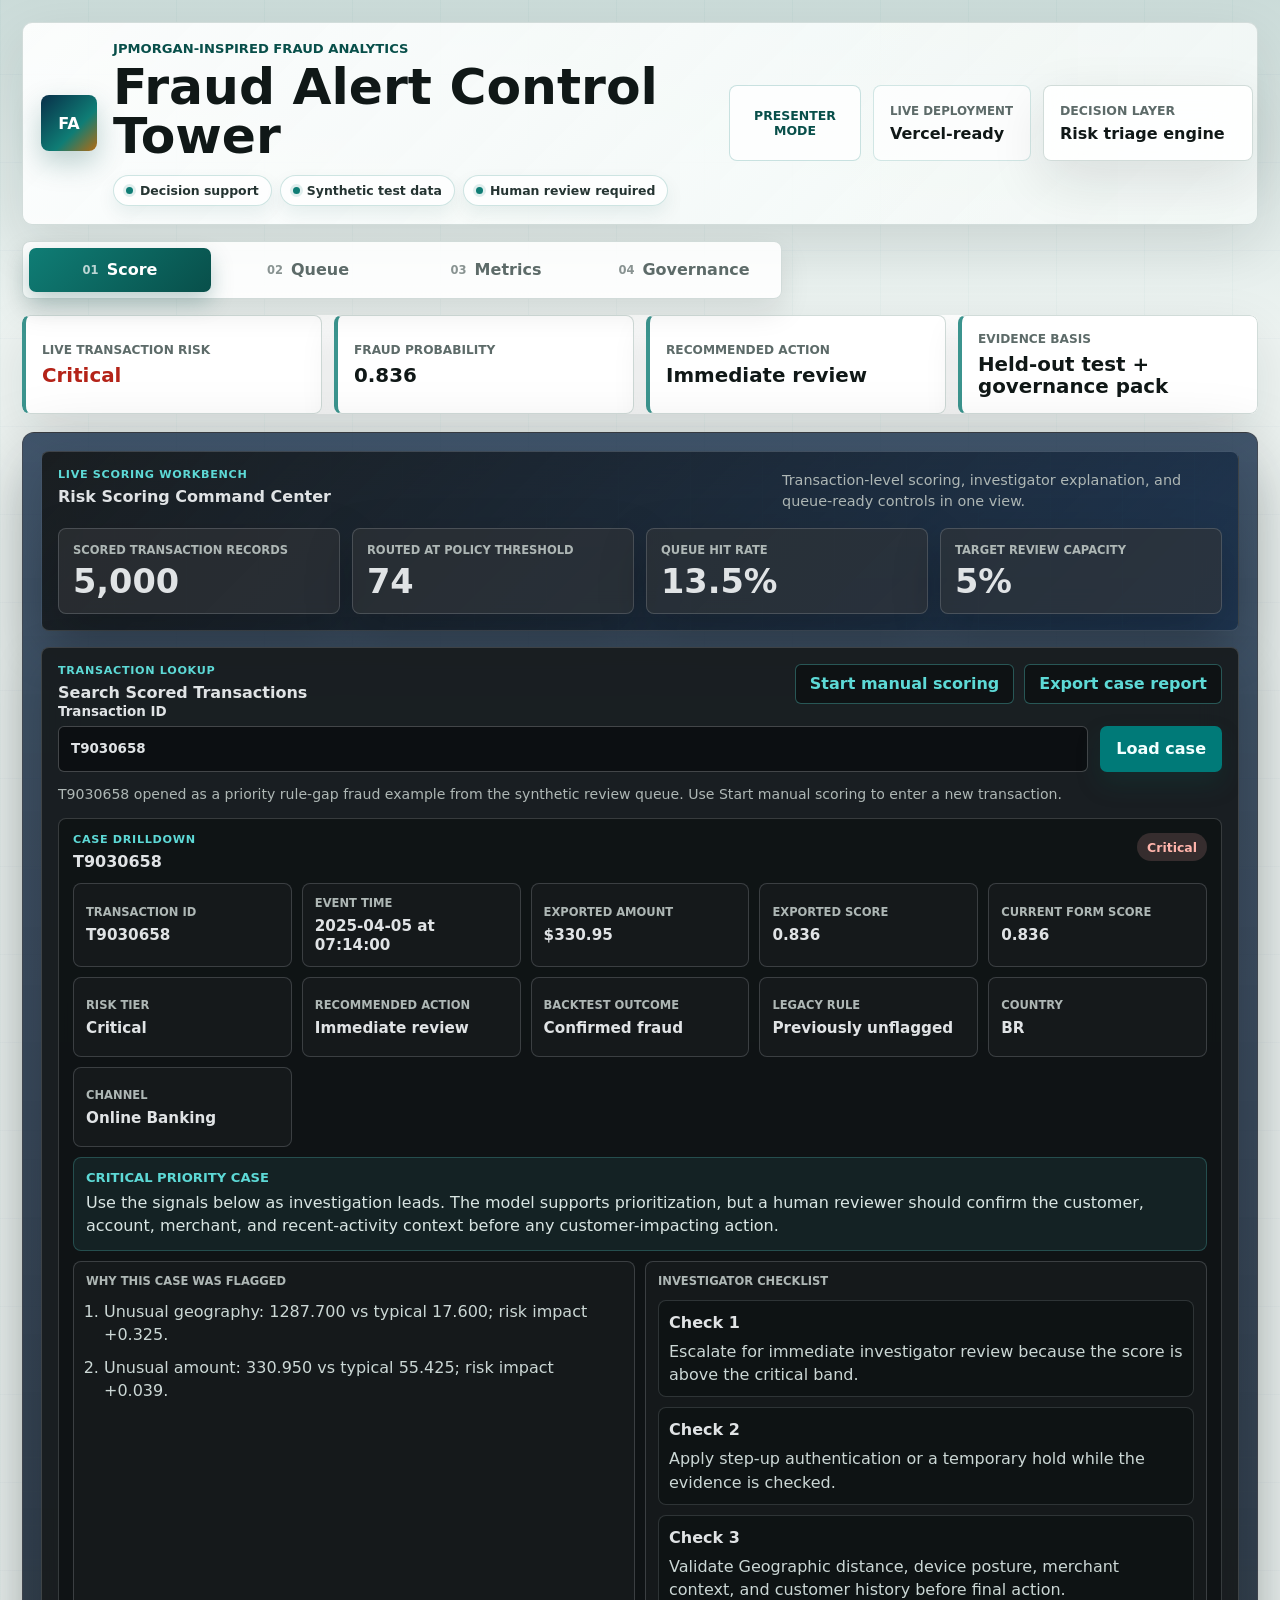
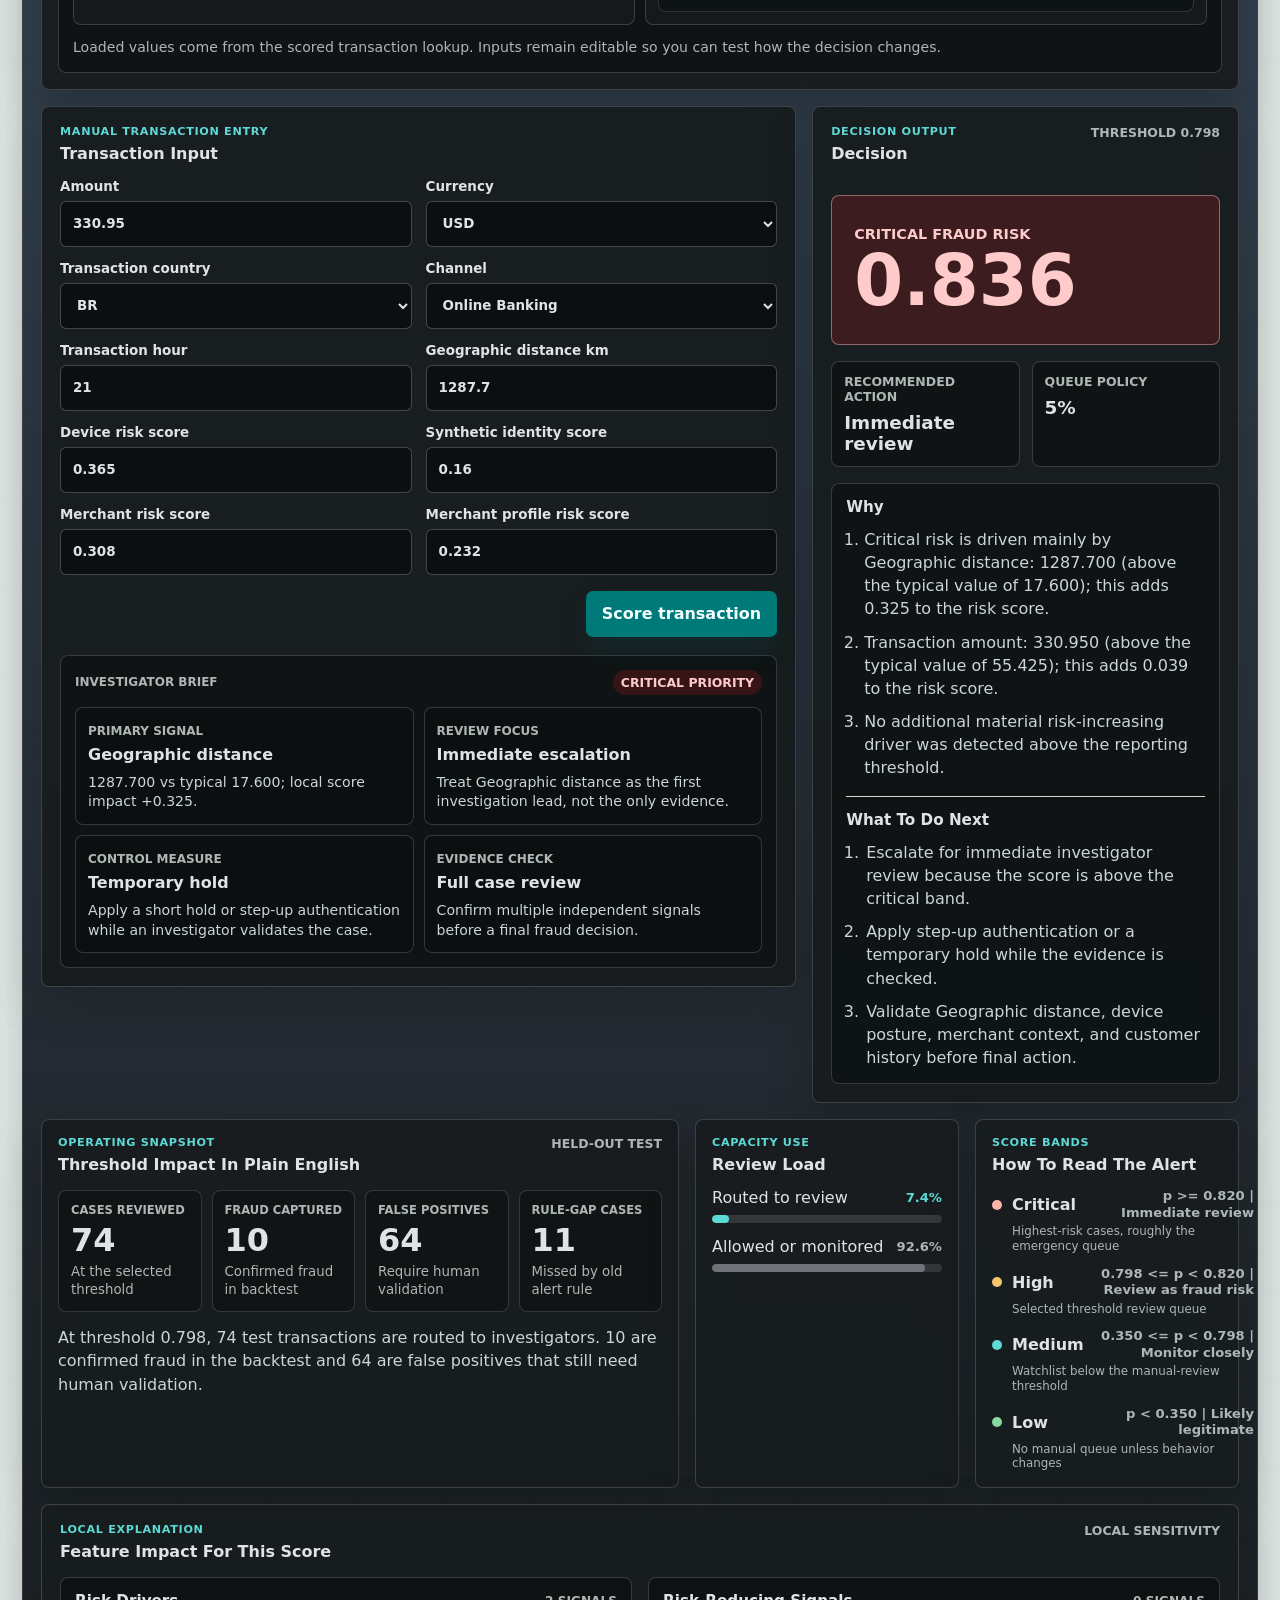
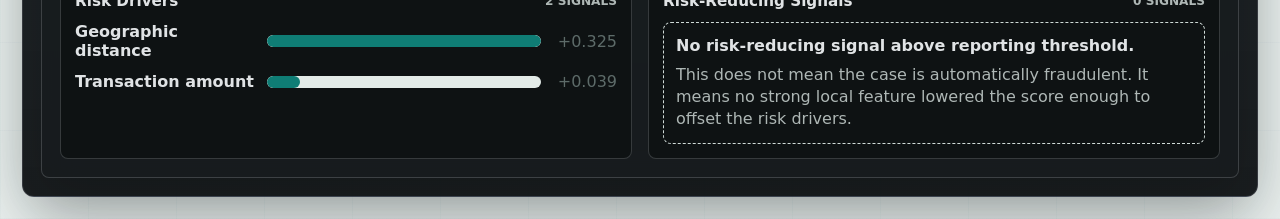
==== index.html @ 6a403999 "Polish reviewer-ready app defaults" ====
<!doctype html>
<html lang="en">
  <head>
    <meta charset="utf-8" />
    <meta name="viewport" content="width=device-width, initial-scale=1" />
    <title>Fraud Alert Control Tower</title>
    <link rel="icon" href="data:image/svg+xml,%3Csvg xmlns='http://www.w3.org/2000/svg' viewBox='0 0 64 64'%3E%3Crect width='64' height='64' rx='10' fill='%23084f4a'/%3E%3Ctext x='32' y='39' font-size='22' text-anchor='middle' fill='white' font-family='Arial' font-weight='700'%3EFA%3C/text%3E%3C/svg%3E" />
    <link rel="stylesheet" href="./styles.css" />
  </head>
  <body>
    <main class="app-shell">
      <section class="workspace">
        <header class="topbar">
          <div class="brand-cluster">
            <div class="brand-mark" aria-hidden="true">FA</div>
            <div>
              <p class="eyebrow">JPMorgan-inspired fraud analytics</p>
              <h1>Fraud Alert Control Tower</h1>
              <div class="system-badges" aria-label="System status">
                <span><i aria-hidden="true"></i>Decision support</span>
                <span><i aria-hidden="true"></i>Synthetic test data</span>
                <span><i aria-hidden="true"></i>Human review required</span>
              </div>
            </div>
          </div>
          <div class="topbar-stack">
            <button id="presenterModeToggle" class="presenter-toggle" type="button" aria-pressed="false">
              Presenter Mode
            </button>
            <div class="deployment-chip">
              <span>Live deployment</span>
              <strong>Vercel-ready</strong>
            </div>
            <div class="model-chip">
              <span class="chip-label">Decision layer</span>
              <strong id="modelName">Risk triage engine</strong>
            </div>
          </div>
        </header>

        <nav class="tabbar" aria-label="Control tower views">
          <button class="tab-button active build-explain" type="button" data-tab="score" data-build-note="Uses exported model logic in model.json, frontend scoring in app.js, and selected fraud features to calculate the transaction risk score."><span>01</span> Score</button>
          <button class="tab-button build-explain" type="button" data-tab="queue" data-build-note="Uses scored transaction records from dashboard-data.json and transaction-lookup.json to prioritize investigator workload."><span>02</span> Queue</button>
          <button class="tab-button build-explain" type="button" data-tab="metrics" data-build-note="Shows held-out test results, false positives, fraud capture, threshold capacity, and alert economics."><span>03</span> Metrics</button>
          <button class="tab-button build-explain" type="button" data-tab="governance" data-build-note="Summarizes the model card, threshold memo, human-review control, production limitations, and monitoring plan."><span>04</span> Governance</button>
        </nav>

        <section class="panel live-strip" aria-live="polite">
          <div>
            <span>Live transaction risk</span>
            <strong id="liveRiskTier" class="critical">Critical</strong>
          </div>
          <div>
            <span>Fraud probability</span>
            <strong id="liveProbability">0.836</strong>
          </div>
          <div>
            <span>Recommended action</span>
            <strong id="liveAction">Immediate review</strong>
          </div>
          <div>
            <span>Evidence basis</span>
            <strong id="liveModelName">Held-out test + governance pack</strong>
          </div>
        </section>

        <section id="scoreView" class="tab-view active analyst-score-view">
          <section class="analyst-command-panel build-explain" aria-label="Score command center overview" data-build-note="This score view combines the exported model, the live transaction form, local explanation logic, and queue policy into one analyst workbench.">
            <div class="analyst-command-title">
              <div>
                <span class="analyst-kicker">Live scoring workbench</span>
                <h2>Risk Scoring Command Center</h2>
              </div>
              <p>Transaction-level scoring, investigator explanation, and queue-ready controls in one view.</p>
            </div>
            <div class="analyst-overview-grid">
              <article>
                <span>Scored transaction records</span>
                <strong>5,000</strong>
              </article>
              <article>
                <span>Routed at policy threshold</span>
                <strong>74</strong>
              </article>
              <article>
                <span>Queue hit rate</span>
                <strong>13.5%</strong>
              </article>
              <article>
                <span>Target review capacity</span>
                <strong>5%</strong>
              </article>
            </div>
          </section>

          <section class="analyst-panel lookup-panel" aria-label="Transaction case lookup">
            <div class="analyst-panel-header lookup-header">
              <div>
                <span class="analyst-kicker">Transaction lookup</span>
                <h2>Search Scored Transactions</h2>
              </div>
              <div class="lookup-actions">
                <button id="resetManualScoring" class="secondary-button" type="button">
                  Start manual scoring
                </button>
                <button id="exportCaseReport" class="secondary-button build-explain" type="button" disabled data-build-note="Generates an investigator-ready CSV report from the selected transaction, score, explanation, next steps, and governance notes.">
                  Export case report
                </button>
              </div>
            </div>
            <div class="lookup-grid">
              <label>
                Transaction ID
                <input id="transactionSearchInput" name="transactionSearchInput" list="transactionIdOptions" placeholder="Try T9030658" value="T9030658" autocomplete="off" />
              </label>
              <button id="loadTransactionButton" class="primary-button" type="button">
                Load case
              </button>
              <datalist id="transactionIdOptions"></datalist>
            </div>
            <p id="lookupStatus" class="lookup-status">
              T9030658 opened as a priority rule-gap fraud example from the synthetic review queue.
            </p>
            <section id="caseDrilldownPanel" class="case-drilldown-panel" hidden></section>
          </section>

          <section class="analyst-workbench-grid">
            <form id="transactionForm" class="panel input-panel analyst-panel">
              <div class="panel-header analyst-panel-header">
                <div>
                  <span class="analyst-kicker">Manual transaction entry</span>
                  <h2>Transaction Input</h2>
                </div>
              </div>

              <div class="form-grid">
                <label>
                  Amount
                  <input id="amount" name="amount" type="number" min="0" step="0.01" value="330.95" />
                </label>

                <label>
                  Currency
                  <select id="currency" name="currency">
                    <option value="USD" selected>USD</option>
                  </select>
                </label>

                <label>
                  Transaction country
                  <select id="txn_country" name="txn_country">
                    <option value="BR" selected>BR</option>
                  </select>
                </label>

                <label>
                  Channel
                  <select id="channel" name="channel">
                    <option value="Online Banking" selected>Online Banking</option>
                  </select>
                </label>

                <label>
                  Transaction hour
                  <input id="txn_hour" name="txn_hour" type="number" min="0" max="23" step="1" value="21" />
                </label>

                <label>
                  Geographic distance km
                  <input id="geo_distance_km" name="geo_distance_km" type="number" min="0" step="0.1" value="1287.7" />
                </label>

                <label>
                  Device risk score
                  <input id="device_risk_score" name="device_risk_score" type="number" min="0" max="1" step="0.001" value="0.365" />
                </label>

                <label>
                  Synthetic identity score
                  <input id="synthetic_identity_score" name="synthetic_identity_score" type="number" min="0" max="1" step="0.001" value="0.160" />
                </label>

                <label>
                  Merchant risk score
                  <input id="merchant_risk_score" name="merchant_risk_score" type="number" min="0" max="1" step="0.001" value="0.308" />
                </label>

                <label>
                  Merchant profile risk score
                  <input id="merchant_profile_risk_score" name="merchant_profile_risk_score" type="number" min="0" max="1" step="0.001" value="0.232" />
                </label>
              </div>

              <div class="actions">
                <button class="primary-button" type="submit">
                  Score transaction
                </button>
              </div>

              <section class="investigator-brief" aria-live="polite">
                <div class="brief-header">
                  <span>Investigator Brief</span>
                  <strong id="briefTier">Critical priority</strong>
                </div>
                <div class="brief-grid">
                  <article>
                    <span>Primary signal</span>
                    <strong id="briefSignal">Geographic distance</strong>
                    <p id="briefSignalDetail">1287.7 km vs typical 17.6 km; strongest risk driver.</p>
                  </article>
                  <article>
                    <span>Review focus</span>
                    <strong id="briefFocus">Rule-gap review</strong>
                    <p id="briefFocusDetail">Backtest fraud case missed by the old alert rule.</p>
                  </article>
                  <article>
                    <span>Control measure</span>
                    <strong id="briefControl">Manual review first</strong>
                    <p id="briefControlDetail">Validate evidence before any customer-impacting action.</p>
                  </article>
                  <article>
                    <span>Evidence check</span>
                    <strong id="briefEvidence">Confirmed in backtest</strong>
                    <p id="briefEvidenceDetail">Use as a demo case for fraud capture beyond legacy rules.</p>
                  </article>
                </div>
              </section>
            </form>

            <aside class="panel result-panel analyst-panel">
              <div class="panel-header analyst-panel-header">
                <div>
                  <span class="analyst-kicker">Decision output</span>
                  <h2>Decision</h2>
                </div>
                <span id="thresholdLabel" class="muted-label">Threshold</span>
              </div>

              <div id="decisionBadge" class="decision-badge monitor">
                <span id="decisionText">Critical fraud risk</span>
                <strong id="probabilityText">0.836</strong>
              </div>

              <div class="metric-row">
                <div>
                  <span>Recommended action</span>
                  <strong id="priorityText">Immediate review</strong>
                </div>
                <div>
                  <span>Queue policy</span>
                  <strong id="capacityText">5%</strong>
                </div>
              </div>

              <div class="explanation-box build-explain" data-build-note="Uses local sensitivity-style explanations to show which transaction features increased or reduced the risk score.">
                <h3>Why</h3>
                <ol id="reasonList">
                  <li>Critical risk is driven mainly by geographic distance: 1287.7 km versus a typical value of 17.6 km.</li>
                  <li>Transaction amount is above the normal profile: $330.95 versus a typical value near $55.43.</li>
                </ol>
                <div class="response-plan">
                  <h3>What To Do Next</h3>
                  <ol id="actionList">
                    <li>Open investigator review before taking any customer-impacting action.</li>
                    <li>Check device, location, account history, and recent activity.</li>
                    <li>Use step-up verification if the evidence remains suspicious.</li>
                  </ol>
                </div>
              </div>
            </aside>
          </section>

          <section class="analyst-analytics-grid" aria-label="Score operating context">
            <article class="analyst-panel score-economics-card">
              <div class="analyst-panel-header">
                <div>
                  <span class="analyst-kicker">Operating snapshot</span>
                  <h2>Threshold Impact In Plain English</h2>
                </div>
                <span class="muted-label">Held-out test</span>
              </div>
              <div class="score-context-grid">
                <div>
                  <span>Cases reviewed</span>
                  <strong id="scoreContextReviewed">74</strong>
                  <small>At the selected threshold</small>
                </div>
                <div>
                  <span>Fraud captured</span>
                  <strong id="scoreContextFraudCaptured">10</strong>
                  <small>Confirmed fraud in backtest</small>
                </div>
                <div>
                  <span>False positives</span>
                  <strong id="scoreContextFalsePositives">64</strong>
                  <small>Require human validation</small>
                </div>
                <div>
                  <span>Rule-gap cases</span>
                  <strong id="scoreContextRuleGap">11</strong>
                  <small>Missed by old alert rule</small>
                </div>
              </div>
              <p id="scoreContextNarrative" class="score-context-note">At threshold 0.798, 74 held-out test transactions are routed to investigators. 10 are confirmed fraud in the backtest and 64 are false positives that still need human validation.</p>
            </article>

            <article class="analyst-panel analyst-side-card">
              <div class="analyst-panel-header">
                <div>
                  <span class="analyst-kicker">Capacity use</span>
                  <h2>Review Load</h2>
                </div>
              </div>
              <div class="analyst-progress-row">
                <span>Routed to review</span>
                <strong id="scoreReviewRateText">7.4%</strong>
                <div><span id="scoreReviewRateBar" style="width: 7.4%"></span></div>
              </div>
              <div class="analyst-progress-row muted">
                <span>Allowed or monitored</span>
                <strong id="scoreMonitorRateText">92.6%</strong>
                <div><span id="scoreMonitorRateBar" style="width: 92.6%"></span></div>
              </div>
            </article>

            <article class="analyst-panel analyst-side-card">
              <div class="analyst-panel-header">
                <div>
                  <span class="analyst-kicker">Score bands</span>
                  <h2>How To Read The Alert</h2>
                </div>
              </div>
              <div class="analyst-distribution-list score-band-list">
                <div><span class="dot critical"></span><strong>Critical</strong><em>p >= 0.820 | Immediate review</em><small>Highest-risk emergency queue</small></div>
                <div><span class="dot high"></span><strong>High</strong><em>0.798 <= p < 0.820 | Review as fraud risk</em><small>Selected threshold review queue</small></div>
                <div><span class="dot medium"></span><strong>Medium</strong><em>0.350 <= p < 0.798 | Monitor closely</em><small>Watchlist below manual-review threshold</small></div>
                <div><span class="dot low"></span><strong>Low</strong><em>p < 0.350 | Likely legitimate</em><small>No manual queue unless behavior changes</small></div>
              </div>
            </article>
          </section>

          <section class="panel lower-panel analyst-panel">
            <div class="panel-header analyst-panel-header">
              <div>
                <span class="analyst-kicker">Local explanation</span>
                <h2>Feature Impact For This Score</h2>
              </div>
              <span class="muted-label">Local sensitivity</span>
            </div>
            <div class="feature-impact-grid">
              <section class="feature-impact-group">
                <div class="feature-group-header">
                  <h3>Risk Drivers</h3>
                  <span id="riskDriverCount">0 signals</span>
                </div>
                <div id="riskFeatureBars" class="feature-bars"></div>
              </section>
              <section class="feature-impact-group">
                <div class="feature-group-header">
                  <h3>Risk-Reducing Signals</h3>
                  <span id="protectiveSignalCount">0 signals</span>
                </div>
                <div id="protectiveFeatureBars" class="feature-bars"></div>
              </section>
            </div>
          </section>
        </section>

        <section id="queueView" class="tab-view ops-view">
          <section class="view-command-panel build-explain" aria-label="Queue command center overview" data-build-note="This queue view turns model scores into an investigator workflow with routing bands, filters, rule-gap cases, and case drilldowns.">
            <div class="view-command-title">
              <div>
                <span class="analyst-kicker">Investigator operations</span>
                <h2>Queue Command Center</h2>
              </div>
              <p>Prioritize the cases most worth human review, expose rule-gap transactions, and keep workload aligned to analyst capacity.</p>
            </div>
            <div class="view-command-grid">
              <article>
                <span>Routing objective</span>
                <strong>Review highest risk first</strong>
              </article>
              <article>
                <span>Human control</span>
                <strong>Investigator validates</strong>
              </article>
              <article>
                <span>Alert policy</span>
                <strong>Capacity constrained</strong>
              </article>
            </div>
          </section>

          <section class="kpi-grid">
            <div class="panel kpi-card">
              <span>Review queue</span>
              <strong id="queueSize">74</strong>
            </div>
            <div class="panel kpi-card">
              <span>Frauds in queue</span>
              <strong id="fraudsInQueue">10</strong>
            </div>
            <div class="panel kpi-card">
              <span>Queue hit rate</span>
              <strong id="queueHitRate">13.5%</strong>
            </div>
            <div class="panel kpi-card">
              <span>Rule-gap cases</span>
              <strong id="missedOldAlerts">11</strong>
            </div>
          </section>

          <section class="queue-command-grid">
            <section class="panel queue-command-card">
              <div class="panel-header">
                <h2>Review Policy</h2>
                <span class="muted-label">Capacity threshold</span>
              </div>
              <div class="queue-command-metrics">
                <div>
                  <span>Review rate</span>
                  <strong id="queueReviewRate">7.4%</strong>
                </div>
                <div>
                  <span>Threshold</span>
                  <strong id="queueThreshold">0.798</strong>
                </div>
                <div>
                  <span>Fraud capture</span>
                  <strong id="queueCaptureRate">25.0%</strong>
                </div>
                <div>
                  <span>False positives</span>
                  <strong id="queueFalsePositiveLoad">64</strong>
                </div>
              </div>
            </section>

            <section class="panel queue-command-card">
              <div class="panel-header">
                <h2>Routing Bands</h2>
                <span class="muted-label">Policy definitions</span>
              </div>
              <div id="priorityLaneList" class="priority-lanes"></div>
            </section>

            <section class="panel queue-command-card">
              <div class="panel-header">
                <h2>Review Controls</h2>
                <span class="muted-label">Human review</span>
              </div>
              <ul id="queueControlChecks" class="control-checks"></ul>
            </section>
          </section>

          <section class="panel queue-panel">
            <div class="panel-header">
              <h2>Highest-Risk Cases</h2>
              <span class="muted-label">Investigator queue</span>
            </div>
            <section class="queue-filter-bar" aria-label="Queue filters">
              <label>
                Priority
                <select id="queueTierFilter">
                  <option value="all">All priorities</option>
                  <option value="Critical">Critical</option>
                  <option value="High">High</option>
                  <option value="Medium">Medium</option>
                  <option value="Low">Low</option>
                </select>
              </label>
              <label>
                Backtest outcome
                <select id="queueOutcomeFilter">
                  <option value="all">All outcomes</option>
                  <option value="fraud">Confirmed fraud</option>
                  <option value="non_fraud">Not fraud</option>
                </select>
              </label>
              <label>
                Country
                <select id="queueCountryFilter">
                  <option value="all">All countries</option>
                </select>
              </label>
              <label>
                Channel
                <select id="queueChannelFilter">
                  <option value="all">All channels</option>
                </select>
              </label>
              <label>
                Legacy rule
                <select id="queueRuleFilter">
                  <option value="all">All rule statuses</option>
                  <option value="missed">Rule-gap cases</option>
                  <option value="hit">Rule signal present</option>
                </select>
              </label>
              <label>
                Transaction ID
                <input id="queueSearchFilter" type="search" placeholder="Search queue ID" />
              </label>
              <button id="queueClearFilters" class="secondary-button" type="button">
                Clear
              </button>
            </section>
            <p id="queueFilterSummary" class="queue-filter-summary"></p>
            <div id="caseList" class="case-list"></div>
          </section>
        </section>

        <section id="metricsView" class="tab-view ops-view">
          <section class="view-command-panel build-explain" aria-label="Metrics command center overview" data-build-note="This metrics view translates model performance into fraud capture, false positives, review capacity, segment validation, and cost trade-offs.">
            <div class="view-command-title">
              <div>
                <span class="analyst-kicker">Analyst evidence</span>
                <h2>Metrics Command Center</h2>
              </div>
              <p>Translate model performance into fraud capture, false-positive load, review cost, and threshold trade-offs.</p>
            </div>
            <div class="view-command-grid">
              <article>
                <span>Operating decision</span>
                <strong>Set review capacity and threshold</strong>
              </article>
              <article>
                <span>Operating lens</span>
                <strong>Precision vs capacity</strong>
              </article>
              <article>
                <span>Business lens</span>
                <strong>Fraud saved vs review cost</strong>
              </article>
            </div>
          </section>

          <section class="metrics-command-grid">
            <section class="panel metrics-scorecard-panel">
              <div class="panel-header">
                <h2>Analyst Scorecard</h2>
                <span id="championModelBadge" class="muted-label">Operating evidence</span>
              </div>
              <div class="scorecard-grid">
                <div>
                  <span>Ranking quality</span>
                  <strong id="scorecardPrAuc">0.141</strong>
                  <small id="scorecardPrAucBench">Held-out validation</small>
                </div>
                <div>
                  <span>Fraud capture</span>
                  <strong id="scorecardCapture">25.0%</strong>
                  <small id="scorecardCaptureBench">At review threshold</small>
                </div>
                <div>
                  <span>Queue precision</span>
                  <strong id="scorecardHitRate">13.5%</strong>
                  <small id="scorecardHitBench">Fraud share in reviewed cases</small>
                </div>
                <div>
                  <span>Review rate</span>
                  <strong id="scorecardReviewRate">7.4%</strong>
                  <small id="scorecardReviewCount">74 of 1,000 test transactions</small>
                </div>
              </div>
              <p id="scorecardNarrative" class="metrics-note">This operating view translates fraud ranking into a review queue: 7.4% of held-out test transactions are routed to investigators, with capture, precision, and false-positive load shown together.</p>
            </section>

            <section class="panel metrics-matrix-panel">
              <div class="panel-header">
                <h2>Outcome Matrix</h2>
                <span class="muted-label">Held-out test set</span>
              </div>
              <div class="confusion-boards">
                <section class="confusion-board">
                  <h3>Risk Triage Policy</h3>
                  <div class="confusion-grid">
                    <div class="confusion-cell caught">
                      <span>True positives</span>
                      <strong id="championTp">10</strong>
                    </div>
                    <div class="confusion-cell false-positive">
                      <span>False positives</span>
                      <strong id="championFp">64</strong>
                    </div>
                    <div class="confusion-cell missed">
                      <span>False negatives</span>
                      <strong id="championFn">30</strong>
                    </div>
                    <div class="confusion-cell cleared">
                      <span>True negatives</span>
                      <strong id="championTn">896</strong>
                    </div>
                  </div>
                </section>
                <section class="confusion-board">
                  <h3>Rules Baseline</h3>
                  <div class="confusion-grid">
                    <div class="confusion-cell caught">
                      <span>True positives</span>
                      <strong id="oldTp">8</strong>
                    </div>
                    <div class="confusion-cell false-positive">
                      <span>False positives</span>
                      <strong id="oldFp">14</strong>
                    </div>
                    <div class="confusion-cell missed">
                      <span>False negatives</span>
                      <strong id="oldFn">32</strong>
                    </div>
                    <div class="confusion-cell cleared">
                      <span>True negatives</span>
                      <strong id="oldTn">946</strong>
                    </div>
                  </div>
                </section>
              </div>
            </section>
          </section>

          <section class="panel metrics-takeaway-panel">
            <div class="panel-header">
              <h2>Analyst Takeaways</h2>
              <span class="muted-label">Decision rationale</span>
            </div>
            <ul id="metricsTakeaways" class="metrics-takeaways"></ul>
          </section>

          <section class="content-grid">
            <section class="panel model-trust-panel build-explain" data-build-note="This section answers model-risk questions a fraud analyst may challenge: calibration, explanation method, false positives, and drift response.">
              <div class="panel-header">
                <h2>Model Trust Answers</h2>
                <span class="muted-label">Reviewer challenge log</span>
              </div>
              <div class="trust-answer-grid">
                <article>
                  <span>Probability use</span>
                  <strong>Ranking score, not production odds</strong>
                  <p id="probabilityTrustNote">Backtest thresholding is supported; production calibration remains an approval gate.</p>
                </article>
                <article>
                  <span>Explanation method</span>
                  <strong>Local sensitivity evidence</strong>
                  <p>Current explanations show local score drivers; real SHAP is the next technical upgrade before production.</p>
                </article>
                <article>
                  <span>False-positive control</span>
                  <strong id="falsePositiveTrustNote">Human validation required</strong>
                  <p>No customer-impacting action is taken from the score alone.</p>
                </article>
                <article>
                  <span>Drift response</span>
                  <strong>Monitor weekly</strong>
                  <p>Track score mix, top drivers, segment outcomes, and investigator feedback after deployment.</p>
                </article>
              </div>
            </section>

            <section class="panel segment-validation-panel build-explain" data-build-note="Calculates segment-level validation from scored transaction records by risk tier, channel, country, and amount band.">
              <div class="panel-header">
                <h2>Segment Validation</h2>
                <span class="muted-label">Country, channel, amount, tier</span>
              </div>
              <p id="segmentValidationNote" class="metrics-note"></p>
              <div class="table-wrap">
                <table>
                  <thead>
                    <tr>
                      <th>Segment</th>
                      <th>Transactions</th>
                      <th>Reviewed</th>
                      <th>Hit rate</th>
                      <th>Avg score</th>
                    </tr>
                  </thead>
                  <tbody id="segmentValidationRows"></tbody>
                </table>
              </div>
            </section>
          </section>

          <section class="content-grid">
            <section class="panel">
              <div class="panel-header">
                <h2>Pilot Recommendation</h2>
                <span class="muted-label">Shadow-mode control</span>
              </div>
              <ul id="pilotRecommendationList" class="recommendation-list"></ul>
            </section>

            <section class="panel">
              <div class="panel-header">
                <h2>Feature Importance</h2>
                <span class="muted-label">Top operating drivers</span>
              </div>
              <div id="globalFeatureBars" class="feature-bars compact"></div>
            </section>
          </section>

          <section class="panel lower-panel">
            <div class="panel-header">
              <h2>Capacity Thresholds</h2>
              <span class="muted-label">Capacity ladder</span>
            </div>
            <section class="capacity-simulator" aria-label="Threshold capacity simulator">
              <div class="capacity-slider-row">
                <label>
                  Review capacity
                  <input id="capacityPolicySlider" type="range" min="0" max="4" step="1" value="2" />
                </label>
                <strong id="capacityPolicyLabel">5%</strong>
              </div>
              <div class="capacity-sim-grid">
                <div>
                  <span>Threshold</span>
                  <strong id="capacitySimThreshold">0.798</strong>
                </div>
                <div>
                  <span>Reviews</span>
                  <strong id="capacitySimReviews">74</strong>
                </div>
                <div>
                  <span>Fraud capture</span>
                  <strong id="capacitySimCapture">25.0%</strong>
                </div>
                <div>
                  <span>False positives</span>
                  <strong id="capacitySimFalsePositives">64</strong>
                </div>
                <div>
                  <span>Review cost change</span>
                  <strong id="capacitySimCostDelta">$0</strong>
                </div>
              </div>
              <p id="capacitySimNarrative" class="metrics-note"></p>
            </section>
            <div class="table-wrap">
              <table>
                <thead>
                  <tr>
                    <th>Policy</th>
                    <th>Threshold</th>
                    <th>Test reviews</th>
                    <th>Hit rate</th>
                    <th>Fraud capture</th>
                    <th>Exact top-K hit</th>
                  </tr>
                </thead>
                <tbody id="capacityRows"></tbody>
              </table>
            </div>
          </section>

          <section class="panel lower-panel">
            <div class="panel-header">
              <h2>Business Impact</h2>
              <span class="muted-label">Alert economics</span>
            </div>
            <div class="economics-grid">
              <div>
                <span>Additional fraud caught</span>
                <strong id="incrementalFraudCaught">+2</strong>
              </div>
              <div>
                <span>Additional reviews</span>
                <strong id="incrementalReviews">+52</strong>
              </div>
              <div>
                <span>Illustrative review spend</span>
                <strong id="incrementalReviewSpend">$416</strong>
              </div>
              <div>
                <span>Illustrative net impact</span>
                <strong id="illustrativeNetImpact">$584</strong>
              </div>
            </div>
            <p class="economics-note" id="economicsNote">Illustrative sensitivity: $8 review cost per case and $500 avoided loss per captured fraud. Synthetic data only.</p>
          </section>
        </section>

        <section id="governanceView" class="tab-view ops-view">
          <section class="view-command-panel build-explain" aria-label="Governance command center overview" data-build-note="This governance view collects responsible-AI controls, model-card limits, threshold policy, approval gates, and monitoring ownership.">
            <div class="view-command-title">
              <div>
                <span class="analyst-kicker">Responsible AI controls</span>
                <h2>Governance Command Center</h2>
              </div>
              <p>Document how the model should be used, what it cannot decide alone, and what controls are required before production.</p>
            </div>
            <div class="view-command-grid">
              <article>
                <span>Model use</span>
                <strong>Decision support only</strong>
              </article>
              <article>
                <span>Approval gate</span>
                <strong>Real-data validation</strong>
              </article>
              <article>
                <span>Final authority</span>
                <strong>Human investigator</strong>
              </article>
            </div>
          </section>

          <section class="kpi-grid governance-kpis">
            <div class="panel kpi-card">
              <span>Model use</span>
              <strong>Decision support</strong>
            </div>
            <div class="panel kpi-card">
              <span>Data status</span>
              <strong>Synthetic</strong>
            </div>
            <div class="panel kpi-card">
              <span>Human review</span>
              <strong>Required</strong>
            </div>
            <div class="panel kpi-card">
              <span>Production status</span>
              <strong>Prototype</strong>
            </div>
          </section>

          <section class="content-grid">
            <section class="panel governance-panel">
              <div class="panel-header">
                <h2>Model Card Summary</h2>
                <span class="muted-label">Responsible AI</span>
              </div>
              <dl class="governance-list">
                <div>
                  <dt>Intended use</dt>
                  <dd>Prioritize transaction review queues and provide investigator-facing explanations.</dd>
                </div>
                <div>
                  <dt>Not approved for</dt>
                  <dd>Automatic account blocking, eligibility decisions, or production use without real-data validation.</dd>
                </div>
                <div>
                  <dt>Primary controls</dt>
                  <dd>Leakage prevention, threshold validation, explainability, human review, and queue monitoring.</dd>
                </div>
              </dl>
            </section>

            <section class="panel governance-panel">
              <div class="panel-header">
                <h2>Operating Policy</h2>
                <span class="muted-label">Threshold memo</span>
              </div>
              <dl class="governance-list">
                <div>
                  <dt>Recommended threshold</dt>
                  <dd id="governanceThreshold">0.798</dd>
                </div>
                <div>
                  <dt>Target capacity</dt>
                  <dd id="governanceCapacity">5%</dd>
                </div>
                <div>
                  <dt>Trade-off</dt>
                  <dd>Higher fraud capture at the selected review capacity, with false positives requiring investigator validation.</dd>
                </div>
              </dl>
            </section>
          </section>

          <section class="panel lower-panel build-explain" data-build-note="Frames calibration, segment validation, explainability, and drift monitoring as production approval gates instead of claiming the prototype is production-ready.">
            <div class="panel-header">
              <h2>Model Trust Checklist</h2>
              <span class="muted-label">Risk analyst review</span>
            </div>
            <div class="trust-check-grid">
              <article>
                <span>Calibration</span>
                <strong>Approval gate</strong>
                <p>Use the current score for ranking and queue routing. Before production, compare score bands with observed fraud rates and recalibrate if required.</p>
              </article>
              <article>
                <span>Segment validation</span>
                <strong>Required before rollout</strong>
                <p>Review performance by country, channel, amount band, and risk tier so one segment does not absorb excessive false positives.</p>
              </article>
              <article>
                <span>Explainability</span>
                <strong>Analyst-readable now</strong>
                <p>Local sensitivity explanations support investigation. A real SHAP layer would strengthen formal model-risk evidence.</p>
              </article>
              <article>
                <span>Drift monitoring</span>
                <strong>Weekly operating control</strong>
                <p>Monitor score distribution, top drivers, queue hit rate, false positives, and investigator dispositions.</p>
              </article>
            </div>
          </section>

          <section class="governance-command-grid">
            <section class="panel governance-readiness-panel">
              <div class="panel-header">
                <h2>Readiness Assessment</h2>
                <span class="muted-label">Model risk view</span>
              </div>
              <div class="readiness-grid">
                <div>
                  <span>Backtest evidence</span>
                  <strong>Complete</strong>
                  <p>Held-out test metrics, threshold strategy, queue economics, and local explanations are documented.</p>
                </div>
                <div>
                  <span>Production blocker</span>
                  <strong>Real-data validation</strong>
                  <p>Synthetic data is suitable for demonstration, but not enough for customer-impacting deployment.</p>
                </div>
                <div>
                  <span>Human control</span>
                  <strong>Mandatory review</strong>
                  <p>The model routes cases and explains risk; investigators remain accountable for final decisions.</p>
                </div>
                <div>
                  <span>Monitoring state</span>
                  <strong>Designed</strong>
                  <p>Monitoring controls are specified, but would need live alerting and ownership before launch.</p>
                </div>
              </div>
            </section>

            <section class="panel governance-evidence-panel">
              <div class="panel-header">
                <h2>Audit Evidence Pack</h2>
                <span class="muted-label">Submission links</span>
              </div>
              <div class="evidence-links">
                <a href="./docs/governance/model_card.md">Model card</a>
                <a href="./docs/governance/threshold_strategy_memo.md">Threshold memo</a>
                <a href="./docs/governance/governance_summary.md">Governance summary</a>
                <a href="./docs/reports/progress_report_step_03.md">Model selection report</a>
                <a href="./docs/reports/progress_report_step_04.md">Explainability report</a>
                <a href="./presentation/fraud-alert-control-tower-executive-story.pptx">Executive deck</a>
              </div>
            </section>
          </section>

          <details class="panel lower-panel governance-detail-panel">
            <summary>
              <span>
                <strong>Model Risk Register</strong>
                <small>Controls and owners</small>
              </span>
              <em>Open details</em>
            </summary>
            <div class="risk-register-grid governance-detail-body">
              <article>
                <span>Data realism</span>
                <strong>Synthetic-data limitation</strong>
                <p>Validate on representative transaction data before production or customer-impacting use.</p>
                <small>Owner: Data Science + Model Risk</small>
              </article>
              <article>
                <span>False positives</span>
                <strong>Customer friction risk</strong>
                <p>Use human review, step-up verification, and segment monitoring before any blocking action.</p>
                <small>Owner: Fraud Operations</small>
              </article>
              <article>
                <span>Leakage</span>
                <strong>Training contamination risk</strong>
                <p>Exclude IDs, target labels, and historical alert outputs from modeling features; repeat leakage checks.</p>
                <small>Owner: Analytics Engineering</small>
              </article>
              <article>
                <span>Drift</span>
                <strong>Changing fraud patterns</strong>
                <p>Monitor score distribution, feature drivers, country/channel mix, and investigator outcomes.</p>
                <small>Owner: Model Monitoring</small>
              </article>
            </div>
          </details>

          <details class="panel lower-panel governance-detail-panel">
            <summary>
              <span>
                <strong>Approval Gates</strong>
                <small>Before production</small>
              </span>
              <em>Open details</em>
            </summary>
            <ol class="approval-gates governance-detail-body">
              <li>
                <strong>Real-data validation</strong>
                <span>Confirm performance on representative production-like transactions.</span>
              </li>
              <li>
                <strong>Probability calibration</strong>
                <span>Check whether score bands match observed fraud rates before operational use.</span>
              </li>
              <li>
                <strong>Model risk review</strong>
                <span>Review feature lineage, leakage controls, threshold policy, and limitations.</span>
              </li>
              <li>
                <strong>Investigator UAT</strong>
                <span>Test explanations and queue workflow with analysts before rollout.</span>
              </li>
              <li>
                <strong>Live monitoring</strong>
                <span>Deploy drift, hit-rate, false-positive, and capacity alerts with named owners.</span>
              </li>
            </ol>
          </details>

          <details class="panel lower-panel governance-detail-panel">
            <summary>
              <span>
                <strong>Monitoring Controls</strong>
                <small>Operational governance</small>
              </span>
              <em>Open details</em>
            </summary>
            <div class="control-grid governance-detail-body">
              <article>
                <span>Daily capacity</span>
                <strong>Queue size vs staffing capacity</strong>
                <p>Alert when review volume exceeds staffing plan or the target queue rate.</p>
                <small>Owner: Fraud Ops</small>
              </article>
              <article>
                <span>Weekly quality</span>
                <strong>Hit rate and fraud capture trend</strong>
                <p>Track whether capture and precision are stable after threshold changes.</p>
                <small>Owner: Analytics</small>
              </article>
              <article>
                <span>Weekly fairness proxy</span>
                <strong>False positives by country and channel</strong>
                <p>Check whether specific segments create unusual customer friction.</p>
                <small>Owner: Analytics + Compliance</small>
              </article>
              <article>
                <span>Weekly drift</span>
                <strong>Score distribution drift</strong>
                <p>Investigate large changes in score bands, queue size, or risk mix.</p>
                <small>Owner: Model Monitoring</small>
              </article>
              <article>
                <span>Monthly explainability</span>
                <strong>Top explanation driver drift</strong>
                <p>Review whether new risk drivers dominate explanations unexpectedly.</p>
                <small>Owner: Model Risk</small>
              </article>
              <article>
                <span>Continuous feedback</span>
                <strong>Investigator outcome feedback</strong>
                <p>Use analyst dispositions to measure misses, false positives, and retraining need.</p>
                <small>Owner: Fraud Ops + Data Science</small>
              </article>
            </div>
          </details>
        </section>
      </section>
    </main>

    <script type="module" src="./app.js"></script>
  </body>
</html>
---- styles.css ----
:root {
  --bg: #f4f7f6;
  --ink: #16201f;
  --muted: #62706e;
  --line: #d8e0dd;
  --panel: #ffffff;
  --accent: #0f766e;
  --accent-strong: #0b4f4a;
  --warn: #b45309;
  --danger: #b91c1c;
  --ok: #166534;
  --shadow: 0 18px 50px rgba(19, 32, 30, 0.10);
  color-scheme: light;
  font-family: Inter, ui-sans-serif, system-ui, -apple-system, BlinkMacSystemFont, "Segoe UI", sans-serif;
}

* {
  box-sizing: border-box;
}

body {
  margin: 0;
  background:
    linear-gradient(180deg, rgba(15, 118, 110, 0.10), transparent 320px),
    var(--bg);
  color: var(--ink);
}

button,
input,
select {
  font: inherit;
}

.app-shell {
  min-height: 100vh;
  padding: 28px;
}

.workspace {
  max-width: 1240px;
  margin: 0 auto;
}

.topbar {
  min-height: 104px;
  display: flex;
  align-items: center;
  justify-content: space-between;
  gap: 20px;
  margin-bottom: 18px;
}

.eyebrow {
  margin: 0 0 8px;
  color: var(--accent-strong);
  font-size: 0.82rem;
  font-weight: 800;
  text-transform: uppercase;
}

h1,
h2,
h3,
p {
  margin-top: 0;
}

h1 {
  margin-bottom: 0;
  font-size: clamp(2rem, 4vw, 4.25rem);
  line-height: 0.95;
  letter-spacing: 0;
}

h2 {
  margin-bottom: 0;
  font-size: 1rem;
}

h3 {
  margin-bottom: 12px;
  font-size: 0.95rem;
}

.model-chip,
.panel {
  background: rgba(255, 255, 255, 0.86);
  border: 1px solid var(--line);
  box-shadow: var(--shadow);
  backdrop-filter: blur(18px);
}

.model-chip {
  min-width: 210px;
  padding: 14px 16px;
  border-radius: 8px;
}

.chip-label,
.muted-label,
.metric-row span {
  display: block;
  color: var(--muted);
  font-size: 0.78rem;
  font-weight: 700;
  text-transform: uppercase;
}

.content-grid {
  display: grid;
  grid-template-columns: minmax(0, 1.55fr) minmax(320px, 0.85fr);
  gap: 18px;
  align-items: stretch;
}

.tabbar {
  display: inline-flex;
  gap: 4px;
  padding: 4px;
  margin-bottom: 18px;
  border: 1px solid var(--line);
  border-radius: 8px;
  background: rgba(255, 255, 255, 0.72);
}

.tab-button {
  min-width: 112px;
  height: 38px;
  padding: 0 14px;
  border: 0;
  border-radius: 6px;
  background: transparent;
  color: var(--muted);
  cursor: pointer;
  font-weight: 850;
}

.tab-button.active {
  background: var(--accent);
  color: #fff;
}

.tab-view {
  display: none;
}

.tab-view.active {
  display: block;
}

.live-strip {
  display: grid;
  grid-template-columns: repeat(4, minmax(0, 1fr));
  gap: 0;
  padding: 0;
  margin-bottom: 18px;
  overflow: hidden;
}

.live-strip div {
  min-height: 78px;
  display: grid;
  align-content: center;
  gap: 8px;
  padding: 14px 16px;
  border-right: 1px solid var(--line);
}

.live-strip div:last-child {
  border-right: 0;
}

.live-strip span {
  color: var(--muted);
  font-size: 0.76rem;
  font-weight: 800;
  text-transform: uppercase;
}

.live-strip strong {
  color: var(--ink);
  font-size: 1.05rem;
  line-height: 1.1;
}

.live-strip strong.low {
  color: var(--ok);
}

.live-strip strong.medium {
  color: #1d4ed8;
}

.live-strip strong.high {
  color: var(--warn);
}

.live-strip strong.critical {
  color: var(--danger);
}

.panel {
  border-radius: 8px;
  padding: 18px;
}

.panel-header {
  min-height: 38px;
  display: flex;
  align-items: center;
  justify-content: space-between;
  gap: 12px;
  margin-bottom: 16px;
}

.form-grid {
  display: grid;
  grid-template-columns: repeat(2, minmax(0, 1fr));
  gap: 14px;
}

label {
  display: grid;
  gap: 7px;
  color: #2d3836;
  font-size: 0.84rem;
  font-weight: 750;
}

input,
select {
  width: 100%;
  height: 42px;
  padding: 0 12px;
  border: 1px solid #cbd6d2;
  border-radius: 6px;
  background: #fbfdfc;
  color: var(--ink);
  outline: none;
}

input:focus,
select:focus {
  border-color: var(--accent);
  box-shadow: 0 0 0 3px rgba(15, 118, 110, 0.14);
}

.actions {
  display: flex;
  justify-content: flex-end;
  margin-top: 16px;
}

.primary-button,
.icon-button {
  border: 0;
  border-radius: 6px;
  cursor: pointer;
}

.primary-button {
  min-height: 44px;
  display: inline-flex;
  align-items: center;
  gap: 10px;
  padding: 0 16px;
  background: var(--accent);
  color: #fff;
  font-weight: 800;
}

.primary-button:hover {
  background: var(--accent-strong);
}

.investigator-brief {
  margin-top: 18px;
  padding: 14px;
  border: 1px solid var(--line);
  border-radius: 8px;
  background: #fbfdfc;
}

.brief-header {
  display: flex;
  align-items: center;
  justify-content: space-between;
  gap: 12px;
  margin-bottom: 12px;
}

.brief-header span,
.brief-grid span {
  color: var(--muted);
  font-size: 0.75rem;
  font-weight: 850;
  text-transform: uppercase;
}

.brief-header strong {
  padding: 5px 8px;
  border-radius: 999px;
  background: #e8f3f0;
  color: var(--accent-strong);
  font-size: 0.78rem;
  text-transform: uppercase;
}

.brief-header strong.low {
  background: #eef8f0;
  color: var(--ok);
}

.brief-header strong.medium {
  background: #eff6ff;
  color: #1d4ed8;
}

.brief-header strong.high {
  background: #fff7ed;
  color: var(--warn);
}

.brief-header strong.critical {
  background: #fef2f2;
  color: var(--danger);
}

.brief-grid {
  display: grid;
  grid-template-columns: repeat(2, minmax(0, 1fr));
  gap: 10px;
}

.brief-grid article {
  min-height: 118px;
  padding: 12px;
  border: 1px solid var(--line);
  border-radius: 8px;
  background: #fff;
}

.brief-grid strong {
  display: block;
  margin-top: 7px;
  color: var(--ink);
  font-size: 1rem;
  line-height: 1.18;
}

.brief-grid p {
  margin: 8px 0 0;
  color: #2d3836;
  font-size: 0.88rem;
  line-height: 1.4;
}

.icon-button {
  width: 38px;
  height: 38px;
  background: #e8f3f0;
  color: var(--accent-strong);
  font-size: 1rem;
  font-weight: 900;
}

.result-panel {
  display: grid;
  align-content: start;
  gap: 16px;
}

.decision-badge {
  min-height: 150px;
  display: grid;
  align-content: center;
  gap: 8px;
  padding: 22px;
  border-radius: 8px;
  border: 1px solid;
}

.decision-badge span {
  font-size: 0.9rem;
  font-weight: 850;
  text-transform: uppercase;
}

.decision-badge strong {
  font-size: clamp(2.2rem, 7vw, 4.4rem);
  line-height: 0.9;
}

.decision-badge.low,
.decision-badge.monitor {
  background: #eef8f0;
  border-color: #bad7c0;
  color: var(--ok);
}

.decision-badge.medium {
  background: #eff6ff;
  border-color: #bfdbfe;
  color: #1d4ed8;
}

.decision-badge.high,
.decision-badge.review {
  background: #fff7ed;
  border-color: #fed7aa;
  color: var(--warn);
}

.decision-badge.critical {
  background: #fef2f2;
  border-color: #fecaca;
  color: var(--danger);
}

.metric-row {
  display: grid;
  grid-template-columns: repeat(2, minmax(0, 1fr));
  gap: 12px;
}

.metric-row div {
  min-height: 72px;
  padding: 12px;
  border: 1px solid var(--line);
  border-radius: 8px;
  background: #fbfdfc;
}

.metric-row strong {
  display: block;
  margin-top: 8px;
  font-size: 1.15rem;
}

.explanation-box {
  padding: 14px;
  border: 1px solid var(--line);
  border-radius: 8px;
  background: #fbfdfc;
}

.explanation-box ol {
  display: grid;
  gap: 10px;
  margin: 0;
  padding-left: 18px;
}

.explanation-box li {
  color: #2d3836;
  line-height: 1.45;
}

.response-plan {
  margin-top: 16px;
  padding-top: 14px;
  border-top: 1px solid var(--line);
}

.response-plan h3 {
  margin-top: 0;
}

.response-plan li {
  padding-left: 2px;
}

.lower-panel {
  margin-top: 18px;
}

.kpi-grid {
  display: grid;
  grid-template-columns: repeat(4, minmax(0, 1fr));
  gap: 14px;
  margin-bottom: 18px;
}

.kpi-card {
  min-height: 118px;
  display: grid;
  align-content: space-between;
}

.kpi-card span {
  color: var(--muted);
  font-size: 0.76rem;
  font-weight: 800;
  text-transform: uppercase;
}

.kpi-card strong {
  font-size: clamp(1.8rem, 4vw, 3rem);
  line-height: 1;
}

.queue-command-grid {
  display: grid;
  grid-template-columns: 1.15fr 0.85fr 1fr;
  gap: 14px;
  align-items: start;
  margin-bottom: 18px;
}

.queue-command-card {
  align-content: start;
}

.queue-command-metrics {
  display: grid;
  grid-template-columns: repeat(2, minmax(0, 1fr));
  gap: 10px;
}

.queue-command-metrics div {
  min-height: 84px;
  padding: 12px;
  border: 1px solid var(--line);
  border-radius: 8px;
  background: #fbfdfc;
}

.queue-command-metrics span,
.priority-lane span,
.control-checks,
.case-workflow span,
.case-secondary {
  color: var(--muted);
}

.queue-command-metrics span,
.case-workflow span {
  font-size: 0.74rem;
  font-weight: 850;
  text-transform: uppercase;
}

.queue-command-metrics strong {
  display: block;
  margin-top: 9px;
  color: var(--ink);
  font-size: 1.55rem;
  line-height: 1;
}

.priority-lanes {
  display: grid;
  gap: 10px;
}

.priority-lane {
  display: grid;
  grid-template-columns: minmax(0, 1fr) auto;
  align-items: center;
  gap: 12px;
  padding: 12px;
  border: 1px solid var(--line);
  border-left: 4px solid var(--accent);
  border-radius: 8px;
  background: #fbfdfc;
}

.priority-lane.empty {
  opacity: 0.72;
  background: #f8faf9;
}

.priority-lane.critical {
  border-left-color: var(--danger);
}

.priority-lane.high {
  border-left-color: var(--warn);
}

.priority-lane.medium {
  border-left-color: #1d4ed8;
}

.priority-lane strong,
.priority-lane span,
.priority-lane small {
  display: block;
}

.priority-lane small {
  margin-top: 5px;
  color: #2d3836;
  font-size: 0.78rem;
  line-height: 1.32;
}

.lane-count {
  display: grid;
  justify-items: end;
  gap: 3px;
}

.priority-lane b {
  min-width: 44px;
  color: var(--ink);
  font-size: 1.65rem;
  line-height: 1;
  text-align: right;
}

.lane-count span {
  color: var(--muted);
  font-size: 0.68rem;
  font-weight: 850;
  text-transform: uppercase;
}

.lane-note {
  margin: 0;
  padding: 10px 12px;
  border: 1px dashed var(--line);
  border-radius: 8px;
  background: #fbfdfc;
  color: var(--muted);
  font-size: 0.82rem;
  line-height: 1.35;
}

.control-checks {
  display: grid;
  gap: 10px;
  margin: 0;
  padding-left: 18px;
  line-height: 1.45;
}

.queue-panel {
  padding-bottom: 8px;
}

.case-list {
  display: grid;
  gap: 12px;
}

.case-card {
  padding: 14px;
  border: 1px solid var(--line);
  border-left: 4px solid var(--line);
  border-radius: 8px;
  background: #fbfdfc;
}

.case-card.critical {
  border-left-color: var(--danger);
}

.case-card.high {
  border-left-color: var(--warn);
}

.case-card.medium {
  border-left-color: #1d4ed8;
}

.case-header,
.case-meta {
  display: flex;
  align-items: center;
  justify-content: space-between;
  gap: 12px;
}

.case-title {
  display: flex;
  align-items: center;
  gap: 12px;
}

.case-title strong,
.case-title small {
  display: block;
}

.case-title small {
  margin-top: 3px;
  color: var(--muted);
  font-size: 0.8rem;
  font-weight: 700;
}

.case-rank {
  min-width: 48px;
  padding: 9px 10px;
  border-radius: 8px;
  background: #e8f3f0;
  color: var(--accent-strong);
  font-weight: 900;
  text-align: center;
}

.case-score {
  min-width: 78px;
  padding: 8px 10px;
  border-radius: 6px;
  background: #fef2f2;
  color: var(--danger);
  font-size: 1.25rem;
  font-weight: 900;
  text-align: center;
}

.case-score.high {
  background: #fff7ed;
  color: var(--warn);
}

.case-score.medium {
  background: #eff6ff;
  color: #1d4ed8;
}

.case-meta {
  justify-content: flex-start;
  flex-wrap: wrap;
  margin-top: 10px;
}

.case-meta span {
  padding: 5px 8px;
  border-radius: 999px;
  background: #e8f3f0;
  color: var(--accent-strong);
  font-size: 0.76rem;
  font-weight: 800;
}

.case-tag.critical {
  background: #fef2f2;
  color: var(--danger);
}

.case-tag.high {
  background: #fff7ed;
  color: var(--warn);
}

.case-tag.true-fraud {
  background: #fef2f2;
  color: var(--danger);
}

.case-tag.non-fraud {
  background: #eef8f0;
  color: var(--ok);
}

.case-tag.old-alert-missed {
  background: #fff7ed;
  color: var(--warn);
}

.case-facts {
  display: grid;
  grid-template-columns: repeat(4, minmax(0, 1fr));
  gap: 8px;
  margin-top: 12px;
}

.case-facts div {
  min-height: 64px;
  padding: 10px;
  border: 1px solid var(--line);
  border-radius: 8px;
  background: #fff;
}

.case-facts span {
  display: block;
  color: var(--muted);
  font-size: 0.7rem;
  font-weight: 850;
  text-transform: uppercase;
}

.case-facts strong {
  display: block;
  margin-top: 7px;
  color: var(--ink);
  font-size: 0.92rem;
  line-height: 1.25;
}

.case-workflow {
  display: grid;
  grid-template-columns: 0.9fr 1.4fr 1fr;
  gap: 12px;
  margin-top: 14px;
}

.case-workflow div {
  padding: 12px;
  border: 1px solid var(--line);
  border-radius: 8px;
  background: #fff;
}

.case-workflow strong {
  display: block;
  margin-top: 7px;
  color: var(--ink);
  line-height: 1.2;
}

.case-card p,
.case-workflow p {
  margin: 12px 0 0;
  color: #2d3836;
  line-height: 1.45;
}

.case-workflow p {
  font-size: 0.9rem;
}

.case-secondary {
  display: grid;
  gap: 6px;
  margin: 12px 0 0;
  padding-left: 18px;
  font-size: 0.88rem;
  line-height: 1.4;
}

.economics-grid {
  display: grid;
  grid-template-columns: repeat(4, minmax(0, 1fr));
  gap: 12px;
}

.economics-grid div {
  min-height: 94px;
  display: grid;
  align-content: space-between;
  padding: 14px;
  border: 1px solid var(--line);
  border-radius: 8px;
  background: #fbfdfc;
}

.economics-grid span {
  color: var(--muted);
  font-size: 0.76rem;
  font-weight: 800;
  text-transform: uppercase;
}

.economics-grid strong {
  color: var(--accent-strong);
  font-size: clamp(1.4rem, 3vw, 2.25rem);
  line-height: 1;
}

.economics-note {
  margin: 14px 0 0;
  color: #2d3836;
  line-height: 1.45;
}

.governance-kpis .kpi-card strong {
  font-size: clamp(1.2rem, 2.6vw, 2rem);
}

.governance-panel {
  min-height: 320px;
}

.governance-command-grid {
  display: grid;
  grid-template-columns: 1.25fr 0.75fr;
  gap: 18px;
  margin-top: 18px;
}

.readiness-grid,
.risk-register-grid {
  display: grid;
  grid-template-columns: repeat(2, minmax(0, 1fr));
  gap: 12px;
}

.readiness-grid div,
.risk-register-grid article,
.control-grid article {
  padding: 13px;
  border: 1px solid var(--line);
  border-radius: 8px;
  background: #fbfdfc;
}

.readiness-grid span,
.risk-register-grid span,
.control-grid span {
  color: var(--muted);
  font-size: 0.74rem;
  font-weight: 850;
  text-transform: uppercase;
}

.readiness-grid strong,
.risk-register-grid strong,
.control-grid strong {
  display: block;
  margin-top: 7px;
  color: var(--ink);
  line-height: 1.2;
}

.readiness-grid p,
.risk-register-grid p,
.control-grid p {
  margin: 9px 0 0;
  color: #2d3836;
  line-height: 1.42;
}

.risk-register-grid small,
.control-grid small {
  display: block;
  margin-top: 10px;
  color: var(--accent-strong);
  font-weight: 850;
}

.evidence-links {
  display: grid;
  gap: 10px;
}

.evidence-links a {
  display: flex;
  align-items: center;
  min-height: 48px;
  padding: 0 12px;
  border: 1px solid var(--line);
  border-radius: 8px;
  background: #fbfdfc;
  color: var(--accent-strong);
  font-weight: 850;
  text-decoration: none;
}

.evidence-links a:hover {
  border-color: var(--accent);
  background: #eef8f0;
}

.approval-gates {
  display: grid;
  grid-template-columns: repeat(5, minmax(0, 1fr));
  gap: 12px;
  margin: 0;
  padding: 0;
  list-style: none;
  counter-reset: approval-step;
}

.approval-gates li {
  position: relative;
  min-height: 142px;
  padding: 42px 13px 13px;
  border: 1px solid var(--line);
  border-radius: 8px;
  background: #fbfdfc;
  counter-increment: approval-step;
}

.approval-gates li::before {
  content: counter(approval-step);
  position: absolute;
  top: 12px;
  left: 13px;
  width: 24px;
  height: 24px;
  display: grid;
  place-items: center;
  border-radius: 999px;
  background: var(--accent);
  color: #fff;
  font-size: 0.8rem;
  font-weight: 900;
}

.approval-gates strong,
.approval-gates span {
  display: block;
}

.approval-gates strong {
  color: var(--ink);
  line-height: 1.2;
}

.approval-gates span {
  margin-top: 8px;
  color: #2d3836;
  line-height: 1.4;
}

.governance-list {
  display: grid;
  gap: 16px;
  margin: 0;
}

.governance-list div {
  padding: 13px;
  border: 1px solid var(--line);
  border-radius: 8px;
  background: #fbfdfc;
}

.governance-list dt {
  color: var(--accent-strong);
  font-size: 0.78rem;
  font-weight: 850;
  text-transform: uppercase;
}

.governance-list dd {
  margin: 7px 0 0;
  color: #2d3836;
  line-height: 1.45;
}

.control-grid {
  display: grid;
  grid-template-columns: repeat(3, minmax(0, 1fr));
  gap: 12px;
}

.governance-detail-panel {
  padding: 0;
  overflow: hidden;
}

.governance-detail-panel summary {
  display: flex;
  align-items: center;
  justify-content: space-between;
  gap: 16px;
  min-height: 78px;
  padding: 18px 20px;
  cursor: pointer;
  list-style: none;
}

.governance-detail-panel summary::-webkit-details-marker {
  display: none;
}

.governance-detail-panel summary span {
  display: grid;
  gap: 5px;
}

.governance-detail-panel summary strong {
  color: var(--ink);
  font-size: 1.15rem;
}

.governance-detail-panel summary small,
.governance-detail-panel summary em {
  color: var(--muted);
  font-size: 0.78rem;
  font-style: normal;
  font-weight: 850;
  text-transform: uppercase;
}

.governance-detail-panel summary em {
  padding: 7px 11px;
  border: 1px solid var(--line);
  border-radius: 999px;
  background: #fbfdfc;
  white-space: nowrap;
}

.governance-detail-panel[open] summary {
  border-bottom: 1px solid var(--line);
}

.governance-detail-panel[open] summary em {
  color: var(--accent-strong);
  border-color: rgba(15, 132, 119, 0.35);
  background: #eef8f0;
}

.governance-detail-panel[open] summary em::before {
  content: "Viewing ";
}

.governance-detail-body {
  margin: 18px;
}

.control-grid article {
  min-height: 172px;
}

.table-wrap {
  width: 100%;
  overflow-x: auto;
}

table {
  width: 100%;
  border-collapse: collapse;
  min-width: 560px;
}

th,
td {
  padding: 12px 10px;
  border-bottom: 1px solid var(--line);
  text-align: left;
  white-space: nowrap;
}

th {
  color: var(--muted);
  font-size: 0.76rem;
  text-transform: uppercase;
}

td {
  font-size: 0.9rem;
  font-weight: 650;
}

.selected-policy-row td,
.champion-row td {
  background: #eef8f0;
}

.model-role {
  display: inline-flex;
  align-items: center;
  min-height: 26px;
  padding: 0 8px;
  border-radius: 999px;
  background: #e8f3f0;
  color: var(--accent-strong);
  font-size: 0.75rem;
  font-weight: 850;
}

.model-role.champion {
  background: var(--accent);
  color: #fff;
}

.metrics-command-grid {
  display: grid;
  grid-template-columns: 1.05fr 0.95fr;
  gap: 18px;
  margin-bottom: 18px;
}

.scorecard-grid {
  display: grid;
  grid-template-columns: repeat(2, minmax(0, 1fr));
  gap: 12px;
}

.scorecard-grid div {
  min-height: 112px;
  display: grid;
  align-content: space-between;
  padding: 14px;
  border: 1px solid var(--line);
  border-radius: 8px;
  background: #fbfdfc;
}

.scorecard-grid span,
.confusion-cell span {
  color: var(--muted);
  font-size: 0.75rem;
  font-weight: 850;
  text-transform: uppercase;
}

.scorecard-grid strong {
  display: block;
  margin-top: 8px;
  color: var(--accent-strong);
  font-size: clamp(1.65rem, 4vw, 2.4rem);
  line-height: 1;
}

.scorecard-grid small {
  color: var(--muted);
  font-weight: 750;
}

.metrics-note {
  margin: 14px 0 0;
  color: #2d3836;
  line-height: 1.45;
}

.recommendation-list {
  display: grid;
  gap: 12px;
  margin: 0;
  padding: 0;
  list-style: none;
}

.recommendation-list li {
  position: relative;
  min-height: 64px;
  padding: 14px 14px 14px 46px;
  border: 1px solid var(--line);
  border-radius: 8px;
  background: #fbfdfc;
  color: #20312f;
  font-weight: 750;
  line-height: 1.38;
}

.recommendation-list li::before {
  content: "";
  position: absolute;
  left: 16px;
  top: 19px;
  width: 14px;
  height: 14px;
  border-radius: 50%;
  background: var(--accent);
  box-shadow: 0 0 0 5px #e3f2ee;
}

.confusion-boards {
  display: grid;
  grid-template-columns: repeat(2, minmax(0, 1fr));
  gap: 12px;
}

.confusion-board {
  padding: 12px;
  border: 1px solid var(--line);
  border-radius: 8px;
  background: #fbfdfc;
}

.confusion-board h3 {
  margin: 0 0 10px;
}

.confusion-grid {
  display: grid;
  grid-template-columns: repeat(2, minmax(0, 1fr));
  gap: 8px;
}

.confusion-cell {
  min-height: 82px;
  padding: 11px;
  border-radius: 8px;
  background: #fff;
  border: 1px solid var(--line);
}

.confusion-cell strong {
  display: block;
  margin-top: 9px;
  color: var(--ink);
  font-size: 1.55rem;
  line-height: 1;
}

.confusion-cell.caught {
  border-color: #bad7c0;
}

.confusion-cell.caught strong,
.confusion-cell.cleared strong {
  color: var(--ok);
}

.confusion-cell.false-positive {
  border-color: #fed7aa;
}

.confusion-cell.false-positive strong {
  color: var(--warn);
}

.confusion-cell.missed {
  border-color: #fecaca;
}

.confusion-cell.missed strong {
  color: var(--danger);
}

.metrics-takeaway-panel {
  margin-bottom: 18px;
}

.metrics-takeaways {
  display: grid;
  grid-template-columns: repeat(2, minmax(0, 1fr));
  gap: 12px;
  margin: 0;
  padding: 0;
  list-style: none;
}

.metrics-takeaways li {
  padding: 13px;
  border: 1px solid var(--line);
  border-radius: 8px;
  background: #fbfdfc;
  color: #2d3836;
  line-height: 1.45;
}

.feature-bars {
  display: grid;
  gap: 12px;
}

.feature-bars.compact {
  gap: 10px;
}

.feature-impact-grid {
  display: grid;
  grid-template-columns: repeat(2, minmax(0, 1fr));
  gap: 16px;
}

.feature-impact-group {
  padding: 14px;
  border: 1px solid var(--line);
  border-radius: 8px;
  background: #fbfdfc;
}

.feature-group-header {
  display: flex;
  align-items: center;
  justify-content: space-between;
  gap: 12px;
  margin-bottom: 12px;
}

.feature-group-header h3 {
  margin: 0;
}

.feature-group-header span {
  color: var(--muted);
  font-size: 0.76rem;
  font-weight: 850;
  text-transform: uppercase;
}

.feature-row {
  display: grid;
  grid-template-columns: minmax(130px, 180px) minmax(0, 1fr) 64px;
  gap: 12px;
  align-items: center;
}

.feature-name {
  color: #2d3836;
  font-weight: 780;
}

.analyst-score-view .feature-name,
.analyst-score-view .feature-empty strong {
  color: var(--analyst-text);
}

.analyst-score-view .feature-empty {
  color: var(--analyst-muted);
}

.bar-track {
  height: 12px;
  overflow: hidden;
  border-radius: 999px;
  background: #e3ebe8;
}

.bar-fill {
  height: 100%;
  min-width: 2px;
  border-radius: inherit;
  background: var(--accent);
}

.bar-fill.negative {
  background: #64748b;
}

.delta-value {
  color: var(--muted);
  font-variant-numeric: tabular-nums;
  text-align: right;
}

.feature-empty {
  display: grid;
  gap: 6px;
  margin: 0;
  padding: 12px;
  border: 1px dashed var(--line);
  border-radius: 8px;
  color: var(--muted);
  line-height: 1.4;
}

.feature-empty strong {
  color: var(--ink);
}

.feature-empty p {
  margin: 0;
}

@media (max-width: 900px) {
  .app-shell {
    padding: 18px;
  }

  .topbar,
  .content-grid,
  .feature-impact-grid,
  .queue-command-grid,
  .case-facts,
  .case-workflow,
  .metrics-command-grid,
  .metrics-takeaways,
  .governance-command-grid,
  .approval-gates {
    grid-template-columns: 1fr;
  }

  .panel-header {
    align-items: flex-start;
  }

  .topbar {
    display: grid;
  }

  .model-chip {
    width: 100%;
  }

  .kpi-grid,
  .economics-grid {
    grid-template-columns: repeat(2, minmax(0, 1fr));
  }

  .live-strip {
    grid-template-columns: repeat(2, minmax(0, 1fr));
  }

  .live-strip div:nth-child(2) {
    border-right: 0;
  }
}

@media (max-width: 640px) {
  .form-grid,
  .metric-row,
  .brief-grid,
  .scorecard-grid,
  .confusion-boards,
  .case-facts,
  .readiness-grid,
  .risk-register-grid,
  .kpi-grid,
  .economics-grid,
  .control-grid,
  .live-strip {
    grid-template-columns: 1fr;
  }

  .live-strip div {
    border-right: 0;
    border-bottom: 1px solid var(--line);
  }

  .live-strip div:last-child {
    border-bottom: 0;
  }

  .tabbar {
    display: grid;
    grid-template-columns: repeat(2, minmax(0, 1fr));
    width: 100%;
  }

  .tab-button {
    min-width: 0;
  }

  .panel-header {
    display: grid;
  }

  .feature-row {
    grid-template-columns: 1fr;
    gap: 7px;
  }

  .control-grid {
    grid-template-columns: 1fr;
  }

  .delta-value {
    text-align: left;
  }
}

/* Analyst-workbench Score command center */
.analyst-score-view {
  --analyst-bg: #101416;
  --analyst-panel: rgba(24, 28, 30, 0.94);
  --analyst-panel-strong: rgba(38, 43, 44, 0.96);
  --analyst-line: rgba(196, 198, 206, 0.22);
  --analyst-text: #e0e3e5;
  --analyst-muted: #aeb7b5;
  --analyst-primary: #5dd9d6;
  --analyst-danger: #ffb4ab;
  --analyst-warn: #f7c56b;
  --analyst-ok: #8ad7a0;
  position: relative;
  padding: 18px;
  border: 1px solid rgba(68, 71, 78, 0.72);
  border-radius: 12px;
  background:
    linear-gradient(180deg, rgba(11, 35, 65, 0.76), rgba(16, 20, 22, 0.96)),
    repeating-linear-gradient(0deg, rgba(255, 255, 255, 0.035) 0, rgba(255, 255, 255, 0.035) 1px, transparent 1px, transparent 34px);
  color: var(--analyst-text);
  box-shadow: 0 24px 70px rgba(6, 18, 22, 0.22);
}

.analyst-command-panel,
.analyst-panel {
  border: 1px solid var(--analyst-line);
  border-top-color: rgba(255, 255, 255, 0.16);
  border-radius: 8px;
  background: var(--analyst-panel);
  box-shadow: 0 18px 48px rgba(0, 0, 0, 0.18);
  backdrop-filter: blur(18px);
}

.analyst-command-panel {
  padding: 16px;
  margin-bottom: 16px;
}

.analyst-command-title,
.analyst-panel-header {
  display: flex;
  align-items: flex-start;
  justify-content: space-between;
  gap: 16px;
}

.analyst-command-title p {
  max-width: 440px;
  margin: 2px 0 0;
  color: var(--analyst-muted);
  font-size: 0.9rem;
  line-height: 1.45;
}

.analyst-kicker {
  display: block;
  margin-bottom: 6px;
  color: var(--analyst-primary);
  font-size: 0.7rem;
  font-weight: 850;
  letter-spacing: 0.06em;
  text-transform: uppercase;
}

.analyst-score-view h2,
.analyst-score-view h3 {
  color: var(--analyst-text);
}

.analyst-overview-grid {
  display: grid;
  grid-template-columns: repeat(4, minmax(0, 1fr));
  gap: 12px;
  margin-top: 16px;
}

.analyst-overview-grid article {
  min-height: 84px;
  display: grid;
  align-content: center;
  gap: 8px;
  padding: 14px;
  border: 1px solid var(--analyst-line);
  border-radius: 8px;
  background: rgba(49, 53, 55, 0.62);
}

.analyst-overview-grid span,
.analyst-score-view .muted-label,
.analyst-score-view .metric-row span {
  color: var(--analyst-muted);
}

.analyst-overview-grid span {
  font-size: 0.72rem;
  font-weight: 800;
  text-transform: uppercase;
}

.analyst-overview-grid strong {
  color: var(--analyst-text);
  font-size: clamp(1.5rem, 3vw, 2.1rem);
  line-height: 1;
}

.analyst-workbench-grid {
  display: grid;
  grid-template-columns: minmax(0, 1.38fr) minmax(340px, 0.78fr);
  gap: 16px;
  align-items: start;
}

.analyst-score-view .panel {
  background: var(--analyst-panel);
  border-color: var(--analyst-line);
  box-shadow: 0 18px 48px rgba(0, 0, 0, 0.18);
}

.analyst-score-view label {
  color: var(--analyst-text);
}

.analyst-score-view input,
.analyst-score-view select {
  border-color: rgba(196, 198, 206, 0.30);
  background: rgba(11, 15, 16, 0.86);
  color: var(--analyst-text);
}

.analyst-score-view input:focus,
.analyst-score-view select:focus {
  border-color: var(--analyst-primary);
  box-shadow: 0 0 0 3px rgba(93, 217, 214, 0.15);
}

.analyst-score-view .primary-button {
  background: #007a78;
  color: #f2fffe;
}

.analyst-score-view .primary-button:hover {
  background: #009a98;
}

.analyst-score-view .investigator-brief,
.analyst-score-view .brief-grid article,
.analyst-score-view .metric-row div,
.analyst-score-view .explanation-box,
.analyst-score-view .feature-impact-group {
  border-color: var(--analyst-line);
  background: rgba(11, 15, 16, 0.62);
}

.analyst-score-view .brief-header span,
.analyst-score-view .brief-grid span,
.analyst-score-view .feature-group-header span {
  color: var(--analyst-muted);
}

.analyst-score-view .brief-grid strong,
.analyst-score-view .metric-row strong,
.analyst-score-view .feature-group-header h3 {
  color: var(--analyst-text);
}

.analyst-score-view .brief-grid p,
.analyst-score-view .explanation-box li,
.analyst-score-view .feature-bar-row span {
  color: #cbd7d5;
}

.analyst-score-view .brief-header strong.low {
  background: rgba(22, 101, 52, 0.22);
  color: #a7f3b7;
}

.analyst-score-view .brief-header strong.medium {
  background: rgba(37, 99, 235, 0.22);
  color: #bfdbfe;
}

.analyst-score-view .brief-header strong.high {
  background: rgba(180, 83, 9, 0.24);
  color: #fed7aa;
}

.analyst-score-view .brief-header strong.critical {
  background: rgba(185, 28, 28, 0.24);
  color: #fecaca;
}

.analyst-score-view .decision-badge.low,
.analyst-score-view .decision-badge.monitor {
  background: rgba(22, 101, 52, 0.18);
  border-color: rgba(138, 215, 160, 0.42);
  color: #a7f3b7;
}

.analyst-score-view .decision-badge.medium {
  background: rgba(37, 99, 235, 0.18);
  border-color: rgba(191, 219, 254, 0.42);
  color: #bfdbfe;
}

.analyst-score-view .decision-badge.high,
.analyst-score-view .decision-badge.review {
  background: rgba(180, 83, 9, 0.20);
  border-color: rgba(254, 215, 170, 0.42);
  color: #fed7aa;
}

.analyst-score-view .decision-badge.critical {
  background: rgba(185, 28, 28, 0.22);
  border-color: rgba(254, 202, 202, 0.44);
  color: #fecaca;
}

.analyst-analytics-grid {
  display: grid;
  grid-template-columns: minmax(0, 1.45fr) minmax(230px, 0.6fr) minmax(230px, 0.6fr);
  gap: 16px;
  margin-top: 16px;
}

.analyst-chart-card,
.analyst-side-card {
  padding: 16px;
}

.score-economics-card {
  padding: 16px;
}

.score-context-grid {
  display: grid;
  grid-template-columns: repeat(4, minmax(0, 1fr));
  gap: 10px;
  margin-top: 16px;
}

.score-context-grid div {
  min-height: 112px;
  display: grid;
  gap: 7px;
  align-content: center;
  padding: 12px;
  border: 1px solid rgba(196, 198, 206, 0.20);
  border-radius: 8px;
  background: rgba(11, 15, 16, 0.54);
}

.score-context-grid span,
.score-context-grid small {
  color: var(--analyst-muted);
}

.score-context-grid span {
  font-size: 0.72rem;
  font-weight: 900;
  text-transform: uppercase;
}

.score-context-grid strong {
  color: var(--analyst-text);
  font-size: 2rem;
  line-height: 1;
}

.score-context-grid small {
  line-height: 1.35;
}

.score-context-note {
  margin: 14px 0 0;
  color: #cbd7d5;
  line-height: 1.45;
}

.analyst-chart {
  min-height: 190px;
  display: flex;
  align-items: end;
  justify-content: space-between;
  gap: 10px;
  margin-top: 18px;
  padding: 12px 10px 0;
  border-left: 1px solid rgba(196, 198, 206, 0.18);
  border-bottom: 1px solid rgba(196, 198, 206, 0.18);
  background: repeating-linear-gradient(0deg, transparent 0, transparent 45px, rgba(196, 198, 206, 0.08) 46px);
}

.analyst-chart span {
  width: 12%;
  height: var(--bar);
  min-height: 32px;
  border-radius: 6px 6px 0 0;
  background: linear-gradient(180deg, color-mix(in srgb, var(--tone) 82%, transparent), color-mix(in srgb, var(--tone) 28%, transparent));
  border-top: 1px solid color-mix(in srgb, var(--tone) 76%, white 8%);
}

.analyst-chart-axis {
  display: flex;
  justify-content: space-between;
  padding: 8px 8px 0 26px;
  color: var(--analyst-muted);
  font-size: 0.72rem;
  font-weight: 700;
}

.analyst-progress-row {
  display: grid;
  grid-template-columns: 1fr auto;
  gap: 8px;
  align-items: center;
  margin-top: 14px;
  color: var(--analyst-text);
}

.analyst-progress-row strong {
  color: var(--analyst-primary);
  font-size: 0.82rem;
}

.analyst-progress-row.danger strong {
  color: var(--analyst-danger);
}

.analyst-progress-row.muted strong {
  color: var(--analyst-muted);
}

.analyst-progress-row > div {
  grid-column: 1 / -1;
  height: 8px;
  overflow: hidden;
  border-radius: 999px;
  background: rgba(196, 198, 206, 0.16);
}

.analyst-progress-row > div span {
  display: block;
  height: 100%;
  border-radius: inherit;
  background: var(--analyst-primary);
}

.analyst-progress-row.danger > div span {
  background: var(--analyst-danger);
}

.analyst-progress-row.muted > div span {
  background: rgba(196, 198, 206, 0.42);
}

.analyst-distribution-list {
  display: grid;
  gap: 12px;
  margin-top: 14px;
}

.analyst-distribution-list div {
  display: grid;
  grid-template-columns: auto 1fr auto;
  gap: 10px;
  align-items: center;
  color: var(--analyst-text);
}

.analyst-distribution-list em {
  color: var(--analyst-muted);
  font-style: normal;
  font-weight: 800;
  text-align: right;
}

.score-band-list div {
  grid-template-columns: auto minmax(72px, 0.6fr) minmax(160px, 1fr);
  row-gap: 3px;
}

.score-band-list em {
  font-size: 0.82rem;
  line-height: 1.25;
}

.score-band-list small {
  grid-column: 2 / -1;
  color: var(--analyst-muted);
  font-size: 0.74rem;
  line-height: 1.25;
}

.dot {
  width: 10px;
  height: 10px;
  border-radius: 999px;
  background: var(--analyst-muted);
}

.dot.critical { background: var(--analyst-danger); }
.dot.high { background: var(--analyst-warn); }
.dot.medium { background: var(--analyst-primary); }
.dot.low { background: var(--analyst-ok); }

.analyst-score-view .lower-panel {
  margin-top: 16px;
}

.analyst-score-view .feature-bar-track {
  background: rgba(196, 198, 206, 0.16);
}

.analyst-score-view .feature-bar-fill.risk {
  background: var(--analyst-danger);
}

.analyst-score-view .feature-bar-fill.protective {
  background: #6f7f96;
}

@media (max-width: 980px) {
  .analyst-overview-grid,
  .analyst-workbench-grid,
  .analyst-analytics-grid {
    grid-template-columns: 1fr;
  }

  .analyst-command-title,
  .analyst-panel-header {
    display: grid;
  }
}

/* Final reviewer-facing frontend polish */
:root {
  --bg: #eef4f2;
  --ink: #101817;
  --muted: #5d6b69;
  --line: #cfdad7;
  --panel: #ffffff;
  --accent: #0f7d75;
  --accent-strong: #084f4a;
  --blue: #1f4f8f;
  --amber: #b46b12;
  --danger: #b42318;
  --ok: #177245;
  --shadow: 0 20px 56px rgba(16, 24, 23, 0.11);
}

body {
  background:
    linear-gradient(180deg, rgba(4, 79, 74, 0.15), rgba(238, 244, 242, 0.20) 340px),
    repeating-linear-gradient(90deg, rgba(15, 125, 117, 0.035) 0, rgba(15, 125, 117, 0.035) 1px, transparent 1px, transparent 88px),
    repeating-linear-gradient(0deg, rgba(31, 79, 143, 0.030) 0, rgba(31, 79, 143, 0.030) 1px, transparent 1px, transparent 88px),
    var(--bg);
}

.app-shell {
  padding: 22px;
}

.workspace {
  max-width: 1320px;
}

.topbar {
  min-height: 118px;
  align-items: stretch;
  margin-bottom: 16px;
  padding: 18px;
  border: 1px solid rgba(207, 218, 215, 0.9);
  border-radius: 10px;
  background:
    linear-gradient(135deg, rgba(255, 255, 255, 0.94), rgba(245, 250, 248, 0.86)),
    linear-gradient(90deg, rgba(15, 125, 117, 0.12), transparent);
  box-shadow: var(--shadow);
}

.brand-cluster {
  display: flex;
  align-items: center;
  gap: 16px;
  min-width: 0;
}

.brand-mark {
  width: 56px;
  height: 56px;
  display: grid;
  place-items: center;
  flex: 0 0 auto;
  border-radius: 8px;
  background: linear-gradient(135deg, #082f49, #0f7d75 62%, #b46b12);
  color: #ffffff;
  font-weight: 900;
  box-shadow: 0 12px 28px rgba(8, 79, 74, 0.25);
}

.eyebrow {
  margin-bottom: 6px;
  color: var(--accent-strong);
}

h1 {
  font-size: 3.15rem;
  line-height: 0.98;
}

.system-badges {
  display: flex;
  flex-wrap: wrap;
  gap: 8px;
  margin-top: 14px;
}

.deployment-chip {
  border: 1px solid rgba(15, 125, 117, 0.18);
  border-radius: 999px;
  background: rgba(255, 255, 255, 0.72);
  color: var(--accent-strong);
}

.system-badges span {
  display: inline-flex;
  align-items: center;
  gap: 7px;
  min-height: 30px;
  padding: 7px 12px;
  border: 1px solid rgba(15, 125, 117, 0.2);
  border-radius: 999px;
  background: rgba(255, 255, 255, 0.74);
  color: #253432;
  font-size: 0.78rem;
  font-weight: 850;
  box-shadow: 0 8px 18px rgba(8, 79, 74, 0.08);
}

.system-badges i {
  width: 7px;
  height: 7px;
  flex: 0 0 auto;
  border-radius: 999px;
  background: var(--accent);
  box-shadow: 0 0 0 3px rgba(15, 125, 117, 0.12);
}
.topbar-stack {
  display: grid;
  grid-template-columns: minmax(132px, 0.62fr) minmax(158px, 0.76fr) minmax(200px, 0.94fr);
  gap: 12px;
  align-content: center;
  min-width: 510px;
}

.presenter-toggle {
  min-height: 76px;
  padding: 12px 14px;
  border: 1px solid rgba(15, 125, 117, 0.22);
  border-radius: 8px;
  background: rgba(255, 255, 255, 0.76);
  color: var(--accent-strong);
  font-size: 0.78rem;
  font-weight: 900;
  text-transform: uppercase;
  cursor: pointer;
}

.presenter-toggle[aria-pressed="true"] {
  border-color: rgba(15, 125, 117, 0.52);
  background: linear-gradient(135deg, var(--accent), var(--accent-strong));
  color: #fff;
  box-shadow: 0 12px 24px rgba(8, 79, 74, 0.22);
}

.deployment-chip,
.model-chip {
  min-height: 76px;
  display: grid;
  align-content: center;
  gap: 7px;
  border-radius: 8px;
}

.deployment-chip {
  padding: 14px 16px;
}

.deployment-chip span {
  color: var(--muted);
  font-size: 0.74rem;
  font-weight: 800;
  text-transform: uppercase;
}

.deployment-chip strong,
.model-chip strong {
  color: var(--ink);
  font-size: 1rem;
  line-height: 1.15;
}

.tabbar {
  position: relative;
  z-index: 1;
  display: grid;
  grid-template-columns: repeat(4, minmax(0, 1fr));
  width: min(760px, 100%);
  gap: 6px;
  padding: 6px;
  margin-bottom: 16px;
  border-color: rgba(207, 218, 215, 0.95);
  background: rgba(255, 255, 255, 0.88);
  box-shadow: 0 12px 30px rgba(16, 24, 23, 0.10);
}

.tab-button {
  min-width: 0;
  height: 44px;
  display: inline-flex;
  align-items: center;
  justify-content: center;
  gap: 8px;
  border-radius: 7px;
}

.tab-button span {
  color: inherit;
  font-size: 0.72rem;
  font-weight: 900;
  opacity: 0.72;
}

.tab-button.active {
  background: linear-gradient(135deg, var(--accent), var(--accent-strong));
  box-shadow: 0 10px 22px rgba(8, 79, 74, 0.26);
}

.live-strip {
  gap: 12px;
  padding: 0;
  background: transparent;
  border: 0;
  box-shadow: none;
  backdrop-filter: none;
}

.live-strip div {
  min-height: 96px;
  padding: 16px;
  border: 1px solid rgba(207, 218, 215, 0.94);
  border-left: 4px solid rgba(15, 125, 117, 0.82);
  border-radius: 8px;
  background: rgba(255, 255, 255, 0.88);
  box-shadow: 0 14px 36px rgba(16, 24, 23, 0.09);
}

.live-strip div:last-child {
  border-right: 1px solid rgba(207, 218, 215, 0.94);
}

.live-strip strong {
  font-size: 1.24rem;
}

.panel,
.model-chip {
  border-color: rgba(207, 218, 215, 0.94);
  border-radius: 8px;
  background: rgba(255, 255, 255, 0.90);
  box-shadow: var(--shadow);
}

.kpi-card,
.queue-command-card,
.metrics-summary,
.pilot-card,
.governance-panel {
  position: relative;
  overflow: hidden;
}

.kpi-card::before,
.queue-command-card::before,
.metrics-summary::before,
.pilot-card::before,
.governance-panel::before {
  content: "";
  position: absolute;
  inset: 0 0 auto;
  height: 4px;
  background: linear-gradient(90deg, var(--accent), var(--blue), var(--amber));
}

.kpi-card strong {
  font-size: 2.9rem;
  line-height: 1;
}

.primary-button {
  min-height: 46px;
  border-radius: 7px;
  background: linear-gradient(135deg, var(--accent), var(--accent-strong));
  box-shadow: 0 12px 24px rgba(8, 79, 74, 0.23);
}

.primary-button:hover {
  transform: translateY(-1px);
}

.case-card,
.queue-case-card,
.feature-impact-group,
.threshold-row,
.model-card-row,
.monitoring-card {
  border-radius: 8px;
}

.analyst-score-view {
  margin-top: 2px;
  box-shadow: 0 26px 72px rgba(6, 18, 22, 0.28);
}

.analyst-command-panel {
  background:
    linear-gradient(135deg, rgba(24, 28, 30, 0.96), rgba(11, 35, 65, 0.62)),
    repeating-linear-gradient(90deg, rgba(93, 217, 214, 0.04) 0, rgba(93, 217, 214, 0.04) 1px, transparent 1px, transparent 72px);
}

.analyst-overview-grid article,
.analyst-panel {
  box-shadow: 0 18px 48px rgba(0, 0, 0, 0.22);
}

.analyst-score-view input,
.analyst-score-view select {
  min-height: 46px;
}

button:focus-visible,
input:focus-visible,
select:focus-visible {
  outline: 3px solid rgba(31, 79, 143, 0.20);
  outline-offset: 2px;
}

.build-explain {
  position: relative;
}

.presenter-mode .build-explain {
  outline: 1px dashed rgba(93, 217, 214, 0.72);
  outline-offset: 4px;
}

.presenter-mode .build-explain::before {
  content: "i";
  position: absolute;
  top: 8px;
  right: 8px;
  z-index: 30;
  width: 22px;
  height: 22px;
  display: grid;
  place-items: center;
  border: 1px solid rgba(93, 217, 214, 0.72);
  border-radius: 999px;
  background: rgba(8, 79, 74, 0.94);
  color: #fff;
  font-size: 0.72rem;
  font-weight: 900;
  line-height: 1;
  pointer-events: none;
}

.presenter-mode .build-explain::after {
  content: attr(data-build-note);
  position: absolute;
  top: 38px;
  right: 8px;
  z-index: 80;
  width: min(340px, 78vw);
  padding: 12px 13px;
  border: 1px solid rgba(93, 217, 214, 0.34);
  border-radius: 8px;
  background: rgba(7, 18, 20, 0.96);
  color: #e8f5f2;
  box-shadow: 0 18px 40px rgba(0, 0, 0, 0.30);
  font-size: 0.82rem;
  font-weight: 750;
  line-height: 1.38;
  opacity: 0;
  pointer-events: none;
  transform: translateY(-4px);
  transition: opacity 140ms ease, transform 140ms ease;
}

.presenter-mode .build-explain:hover::after,
.presenter-mode .build-explain:focus-visible::after,
.presenter-mode .build-explain:focus-within::after {
  opacity: 1;
  transform: translateY(0);
}

.presenter-mode .tab-button.build-explain::before {
  top: 6px;
  right: 6px;
  width: 18px;
  height: 18px;
  font-size: 0.62rem;
}

.presenter-mode .tab-button.build-explain::after {
  top: calc(100% + 10px);
  left: 0;
  right: auto;
}

@media (max-width: 1050px) {
  .topbar,
  .topbar-stack {
    display: grid;
  }

  .topbar-stack {
    grid-template-columns: 1fr;
    min-width: 0;
  }
}

@media (max-width: 760px) {
  .app-shell {
    padding: 12px;
  }

  h1 {
    font-size: 2.15rem;
  }

  .brand-cluster {
    grid-template-columns: auto 1fr;
  }

  .brand-mark {
    width: 46px;
    height: 46px;
  }

  .tabbar {
    top: 8px;
    grid-template-columns: repeat(2, minmax(0, 1fr));
  }

  .tab-button {
    height: 40px;
  }

  .topbar {
    gap: 14px;
    min-height: 0;
    padding: 16px;
  }

  .topbar-stack {
    grid-template-columns: repeat(2, minmax(0, 1fr));
    gap: 8px;
  }

  .topbar-stack .model-chip {
    grid-column: 1 / -1;
  }

  .presenter-toggle,
  .deployment-chip,
  .model-chip {
    min-height: 62px;
    padding: 10px;
  }

  .presenter-toggle,
  .deployment-chip span,
  .model-chip span {
    font-size: 0.66rem;
  }

  .deployment-chip strong,
  .model-chip strong {
    font-size: 0.86rem;
    line-height: 1.16;
  }
}

/* Unified Analyst-workbench treatment for Queue, Metrics, and Governance */
.ops-view {
  --ops-panel: rgba(24, 28, 30, 0.94);
  --ops-card: rgba(11, 15, 16, 0.64);
  --ops-card-strong: rgba(38, 43, 44, 0.90);
  --ops-line: rgba(196, 198, 206, 0.22);
  --ops-text: #e0e3e5;
  --ops-muted: #aeb7b5;
  --ops-primary: #5dd9d6;
  --ops-danger: #ffb4ab;
  --ops-warn: #f7c56b;
  --ops-ok: #8ad7a0;
  position: relative;
  padding: 18px;
  border: 1px solid rgba(68, 71, 78, 0.72);
  border-radius: 12px;
  background:
    linear-gradient(180deg, rgba(11, 35, 65, 0.78), rgba(16, 20, 22, 0.96)),
    repeating-linear-gradient(0deg, rgba(255, 255, 255, 0.035) 0, rgba(255, 255, 255, 0.035) 1px, transparent 1px, transparent 34px);
  color: var(--ops-text);
  box-shadow: 0 26px 72px rgba(6, 18, 22, 0.28);
}

.view-command-panel {
  padding: 16px;
  margin-bottom: 16px;
  border: 1px solid var(--ops-line);
  border-top-color: rgba(255, 255, 255, 0.16);
  border-radius: 8px;
  background:
    linear-gradient(135deg, rgba(24, 28, 30, 0.96), rgba(11, 35, 65, 0.62)),
    repeating-linear-gradient(90deg, rgba(93, 217, 214, 0.04) 0, rgba(93, 217, 214, 0.04) 1px, transparent 1px, transparent 72px);
  box-shadow: 0 18px 48px rgba(0, 0, 0, 0.22);
}

.view-command-title {
  display: flex;
  align-items: flex-start;
  justify-content: space-between;
  gap: 18px;
}

.view-command-title h2 {
  color: var(--ops-text);
}

.view-command-title p {
  max-width: 520px;
  margin: 2px 0 0;
  color: var(--ops-muted);
  line-height: 1.45;
}

.view-command-grid {
  display: grid;
  grid-template-columns: repeat(3, minmax(0, 1fr));
  gap: 12px;
  margin-top: 16px;
}

.view-command-grid article {
  min-height: 82px;
  display: grid;
  align-content: center;
  gap: 8px;
  padding: 14px;
  border: 1px solid var(--ops-line);
  border-radius: 8px;
  background: rgba(49, 53, 55, 0.62);
}

.view-command-grid span {
  color: var(--ops-muted);
  font-size: 0.72rem;
  font-weight: 850;
  text-transform: uppercase;
}

.view-command-grid strong {
  color: var(--ops-text);
  font-size: 1.1rem;
  line-height: 1.18;
}

.ops-view .panel {
  border-color: var(--ops-line);
  background: var(--ops-panel);
  color: var(--ops-text);
  box-shadow: 0 18px 48px rgba(0, 0, 0, 0.22);
}

.ops-view h2,
.ops-view h3,
.ops-view strong,
.ops-view .case-title strong,
.ops-view .case-workflow strong,
.ops-view .case-facts strong,
.ops-view .approval-gates strong,
.ops-view .readiness-grid strong,
.ops-view .risk-register-grid strong,
.ops-view .control-grid strong,
.ops-view .governance-list dd,
.ops-view .scorecard-grid strong,
.ops-view .confusion-cell strong,
.ops-view td {
  color: var(--ops-text);
}

.ops-view .muted-label,
.ops-view .chip-label,
.ops-view .kpi-card span,
.ops-view .queue-command-metrics span,
.ops-view .priority-lane span,
.ops-view .case-workflow span,
.ops-view .case-facts span,
.ops-view .economics-grid span,
.ops-view .scorecard-grid span,
.ops-view .scorecard-grid small,
.ops-view .confusion-cell span,
.ops-view th,
.ops-view .readiness-grid span,
.ops-view .risk-register-grid span,
.ops-view .control-grid span,
.ops-view .metrics-takeaways li,
.ops-view .control-checks,
.ops-view .case-secondary,
.ops-view .metrics-note,
.ops-view .economics-note {
  color: var(--ops-muted);
}

.ops-view .kpi-card,
.ops-view .queue-command-metrics div,
.ops-view .priority-lane,
.ops-view .lane-note,
.ops-view .case-card,
.ops-view .case-facts div,
.ops-view .case-workflow div,
.ops-view .economics-grid div,
.ops-view .scorecard-grid div,
.ops-view .confusion-board,
.ops-view .confusion-cell,
.ops-view .recommendation-list li,
.ops-view .metrics-takeaways li,
.ops-view .governance-list div,
.ops-view .readiness-grid div,
.ops-view .risk-register-grid article,
.ops-view .control-grid article,
.ops-view .approval-gates li,
.ops-view .feature-impact-group {
  border-color: var(--ops-line);
  background: var(--ops-card);
}

.ops-view .priority-lane.empty {
  background: rgba(24, 28, 30, 0.58);
}

.ops-view .case-rank,
.ops-view .case-meta span,
.ops-view .model-role {
  background: rgba(93, 217, 214, 0.14);
  color: var(--ops-primary);
}

.ops-view .case-score {
  background: rgba(255, 180, 171, 0.14);
  color: var(--ops-danger);
}

.ops-view .case-score.high,
.ops-view .case-tag.high,
.ops-view .case-tag.old-alert-missed,
.ops-view .confusion-cell.false-positive strong {
  color: var(--ops-warn);
}

.ops-view .case-score.medium {
  color: #a9c7ff;
}

.ops-view .case-tag.critical,
.ops-view .case-tag.true-fraud,
.ops-view .confusion-cell.missed strong {
  color: var(--ops-danger);
}

.ops-view .case-tag.non-fraud,
.ops-view .confusion-cell.caught strong,
.ops-view .confusion-cell.cleared strong {
  color: var(--ops-ok);
}

.ops-view .case-card p,
.ops-view .case-workflow p,
.ops-view .priority-lane small,
.ops-view .readiness-grid p,
.ops-view .risk-register-grid p,
.ops-view .control-grid p,
.ops-view .approval-gates span,
.ops-view .governance-list dd,
.ops-view .recommendation-list li {
  color: #cbd7d5;
}

.ops-view .priority-lane b {
  color: var(--ops-text);
}

.ops-view .priority-lane.empty b {
  color: var(--ops-muted);
}

.ops-view .evidence-links a {
  border-color: var(--ops-line);
  background: rgba(11, 15, 16, 0.64);
  color: var(--ops-primary);
}

.ops-view .evidence-links a:hover {
  border-color: rgba(93, 217, 214, 0.55);
  background: rgba(0, 80, 79, 0.20);
}

.ops-view .approval-gates li::before,
.ops-view .recommendation-list li::before,
.ops-view .model-role.champion {
  background: var(--ops-primary);
  color: #042726;
  box-shadow: none;
}

.ops-view .selected-policy-row td,
.ops-view .champion-row td {
  background: rgba(93, 217, 214, 0.10);
}

.ops-view table {
  color: var(--ops-text);
}

.ops-view th,
.ops-view td {
  border-bottom-color: var(--ops-line);
}

.ops-view .feature-bar-track {
  background: rgba(196, 198, 206, 0.16);
}

.ops-view .feature-bar-fill {
  background: var(--ops-primary);
}

@media (max-width: 980px) {
  .view-command-title {
    display: grid;
  }

  .view-command-grid {
    grid-template-columns: 1fr;
  }
}

@media (max-width: 640px) {
  .ops-view {
    padding: 12px;
  }
}

[hidden] {
  display: none !important;
}

.secondary-button {
  min-height: 40px;
  display: inline-flex;
  align-items: center;
  justify-content: center;
  gap: 8px;
  padding: 0 14px;
  border: 1px solid rgba(15, 125, 117, 0.24);
  border-radius: 6px;
  background: rgba(255, 255, 255, 0.86);
  color: var(--accent-strong);
  cursor: pointer;
  font-weight: 850;
}

.secondary-button:hover:not(:disabled) {
  border-color: var(--accent);
  background: #eef8f0;
}

.secondary-button:disabled {
  cursor: not-allowed;
  opacity: 0.48;
}

.analyst-score-view .secondary-button,
.ops-view .secondary-button {
  border-color: rgba(93, 217, 214, 0.34);
  background: rgba(11, 15, 16, 0.70);
  color: var(--analyst-primary, var(--ops-primary));
}

.ops-view .secondary-button {
  color: var(--ops-primary);
}

.analyst-score-view .secondary-button:hover:not(:disabled),
.ops-view .secondary-button:hover:not(:disabled) {
  border-color: rgba(93, 217, 214, 0.64);
  background: rgba(0, 80, 79, 0.24);
}

.lookup-panel {
  margin-bottom: 16px;
  padding: 16px;
}

.lookup-actions {
  display: flex;
  flex-wrap: wrap;
  justify-content: flex-end;
  gap: 10px;
}

.lookup-grid {
  display: grid;
  grid-template-columns: minmax(240px, 1fr) auto;
  gap: 12px;
  align-items: end;
}

.lookup-status,
.queue-filter-summary,
.case-data-note {
  margin: 12px 0 0;
  color: var(--muted);
  font-size: 0.88rem;
  line-height: 1.45;
}

.analyst-score-view .lookup-status,
.analyst-score-view .case-data-note {
  color: var(--analyst-muted);
}

.case-drilldown-panel {
  margin-top: 14px;
  padding: 14px;
  border: 1px solid var(--analyst-line);
  border-radius: 8px;
  background: rgba(11, 15, 16, 0.62);
}

.case-drilldown-header {
  display: flex;
  align-items: flex-start;
  justify-content: space-between;
  gap: 12px;
  margin-bottom: 12px;
}

.case-drilldown-header .case-tag {
  min-height: 28px;
  display: inline-flex;
  align-items: center;
  padding: 0 10px;
  border-radius: 999px;
  background: rgba(93, 217, 214, 0.14);
  color: var(--analyst-primary);
  font-size: 0.78rem;
  font-weight: 900;
}

.case-drilldown-header .case-tag.high {
  background: rgba(247, 197, 107, 0.16);
  color: var(--analyst-warn);
}

.case-drilldown-header .case-tag.critical {
  background: rgba(255, 180, 171, 0.16);
  color: var(--analyst-danger);
}

.case-drilldown-header .case-tag.low {
  background: rgba(138, 215, 160, 0.16);
  color: var(--analyst-ok);
}

.case-drilldown-grid {
  display: grid;
  grid-template-columns: repeat(5, minmax(0, 1fr));
  gap: 10px;
}

.case-drilldown-grid div,
.case-drilldown-columns section {
  border: 1px solid var(--analyst-line);
  border-radius: 8px;
  background: rgba(24, 28, 30, 0.78);
}

.case-drilldown-grid div {
  min-height: 80px;
  display: grid;
  align-content: center;
  gap: 7px;
  padding: 12px;
}

.case-drilldown-grid span,
.case-drilldown-columns h3 {
  color: var(--analyst-muted);
  font-size: 0.72rem;
  font-weight: 850;
  text-transform: uppercase;
}

.case-drilldown-grid strong {
  color: var(--analyst-text);
  font-size: 0.95rem;
  line-height: 1.22;
}

.case-plain-summary {
  margin-top: 10px;
  padding: 12px;
  border: 1px solid rgba(93, 217, 214, 0.24);
  border-radius: 8px;
  background: rgba(93, 217, 214, 0.08);
}

.case-plain-summary strong {
  display: block;
  color: var(--analyst-primary);
  font-size: 0.82rem;
  font-weight: 900;
  text-transform: uppercase;
}

.case-plain-summary p {
  margin: 6px 0 0;
  color: #d9e5e3;
  line-height: 1.45;
}

.case-drilldown-columns {
  display: grid;
  grid-template-columns: 1fr 1fr;
  gap: 10px;
  margin-top: 10px;
}

.case-drilldown-columns section {
  padding: 12px;
}

.case-drilldown-columns ol,
.case-drilldown-columns ul {
  display: grid;
  gap: 10px;
  margin: 0;
  padding-left: 18px;
}

.case-drilldown-columns li {
  color: #cbd7d5;
  line-height: 1.45;
}

.case-drilldown-columns ul {
  padding-left: 0;
  list-style: none;
}

.case-drilldown-columns ul li {
  display: grid;
  grid-template-columns: minmax(0, 1fr) auto;
  gap: 6px 10px;
  padding: 10px;
  border: 1px solid rgba(196, 198, 206, 0.18);
  border-radius: 8px;
  background: rgba(11, 15, 16, 0.54);
}

.case-drilldown-columns ul strong {
  color: var(--analyst-text);
}

.case-drilldown-columns ul span {
  color: var(--analyst-primary);
  font-weight: 900;
}

.case-drilldown-columns ul p {
  grid-column: 1 / -1;
  margin: 0;
  color: #cbd7d5;
}

.queue-filter-bar {
  display: grid;
  grid-template-columns: repeat(6, minmax(132px, 1fr)) auto;
  gap: 10px;
  align-items: end;
  margin-bottom: 10px;
  padding: 12px;
  border: 1px solid var(--ops-line);
  border-radius: 8px;
  background: rgba(11, 15, 16, 0.56);
}

.ops-view .queue-filter-bar label {
  color: var(--ops-text);
}

.ops-view .queue-filter-bar input,
.ops-view .queue-filter-bar select {
  border-color: rgba(196, 198, 206, 0.28);
  background: rgba(11, 15, 16, 0.78);
  color: var(--ops-text);
}

.ops-view .queue-filter-summary {
  color: var(--ops-muted);
}

.case-header-actions {
  display: grid;
  justify-items: end;
  gap: 8px;
}

.case-open-button {
  min-height: 32px;
  padding: 0 10px;
  font-size: 0.78rem;
}

.queue-empty {
  color: var(--ops-muted);
}

.capacity-simulator {
  margin-bottom: 14px;
  padding: 14px;
  border: 1px solid var(--ops-line);
  border-radius: 8px;
  background: rgba(11, 15, 16, 0.58);
}

.capacity-slider-row {
  display: grid;
  grid-template-columns: minmax(0, 1fr) auto;
  gap: 16px;
  align-items: end;
  margin-bottom: 12px;
}

.capacity-slider-row label {
  color: var(--ops-text);
}

.capacity-slider-row strong {
  min-width: 72px;
  padding: 10px 12px;
  border: 1px solid rgba(93, 217, 214, 0.28);
  border-radius: 8px;
  background: rgba(93, 217, 214, 0.10);
  color: var(--ops-primary);
  font-size: 1.35rem;
  text-align: center;
}

.capacity-slider-row input[type="range"] {
  height: 34px;
  accent-color: var(--ops-primary);
  background: transparent;
}

.capacity-sim-grid {
  display: grid;
  grid-template-columns: repeat(5, minmax(0, 1fr));
  gap: 10px;
}

.capacity-sim-grid div {
  min-height: 82px;
  display: grid;
  align-content: space-between;
  padding: 12px;
  border: 1px solid var(--ops-line);
  border-radius: 8px;
  background: var(--ops-card);
}

.capacity-sim-grid span {
  color: var(--ops-muted);
  font-size: 0.72rem;
  font-weight: 850;
  text-transform: uppercase;
}

.capacity-sim-grid strong {
  color: var(--ops-text);
  font-size: 1.35rem;
  line-height: 1;
}

.trust-answer-grid,
.trust-check-grid {
  display: grid;
  grid-template-columns: repeat(2, minmax(0, 1fr));
  gap: 12px;
}

.trust-answer-grid article,
.trust-check-grid article {
  min-height: 142px;
  display: grid;
  align-content: start;
  gap: 8px;
  padding: 14px;
  border: 1px solid var(--ops-line);
  border-radius: 8px;
  background: var(--ops-card);
}

.trust-answer-grid span,
.trust-check-grid span {
  color: var(--ops-primary);
  font-size: 0.74rem;
  font-weight: 850;
  text-transform: uppercase;
}

.trust-answer-grid strong,
.trust-check-grid strong {
  color: var(--ops-text);
  font-size: 1.05rem;
  line-height: 1.2;
}

.trust-answer-grid p,
.trust-check-grid p {
  margin: 0;
  color: var(--ops-muted);
  line-height: 1.45;
}

.segment-validation-panel .table-wrap {
  max-height: 430px;
}

.segment-validation-panel tbody td:first-child {
  color: var(--ops-text);
  font-weight: 800;
}

@media (max-width: 980px) {
  .lookup-grid,
  .case-drilldown-columns,
  .queue-filter-bar,
  .capacity-slider-row,
  .trust-answer-grid,
  .trust-check-grid {
    grid-template-columns: 1fr;
  }

  .case-drilldown-grid,
  .capacity-sim-grid {
    grid-template-columns: repeat(2, minmax(0, 1fr));
  }

  .case-header-actions {
    justify-items: start;
  }
}

@media (max-width: 640px) {
  .case-drilldown-grid,
  .capacity-sim-grid {
    grid-template-columns: 1fr;
  }
}
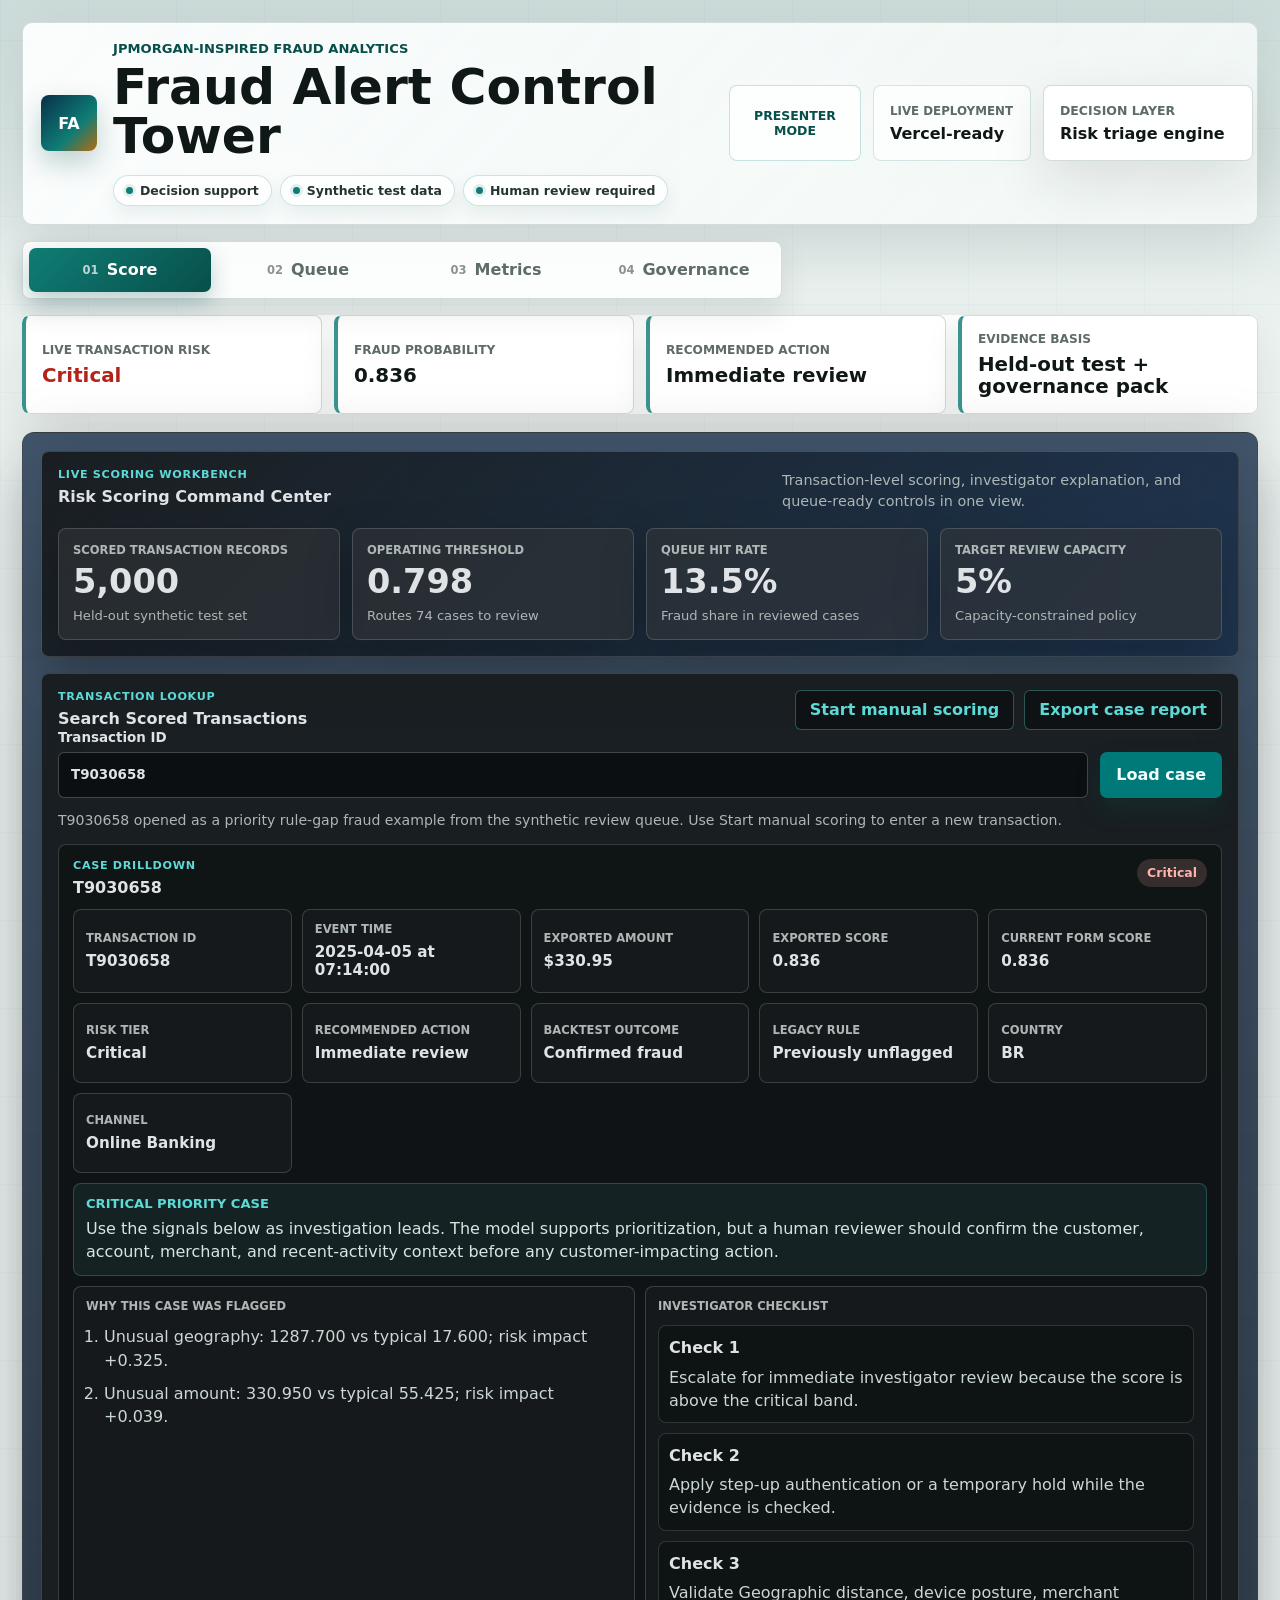
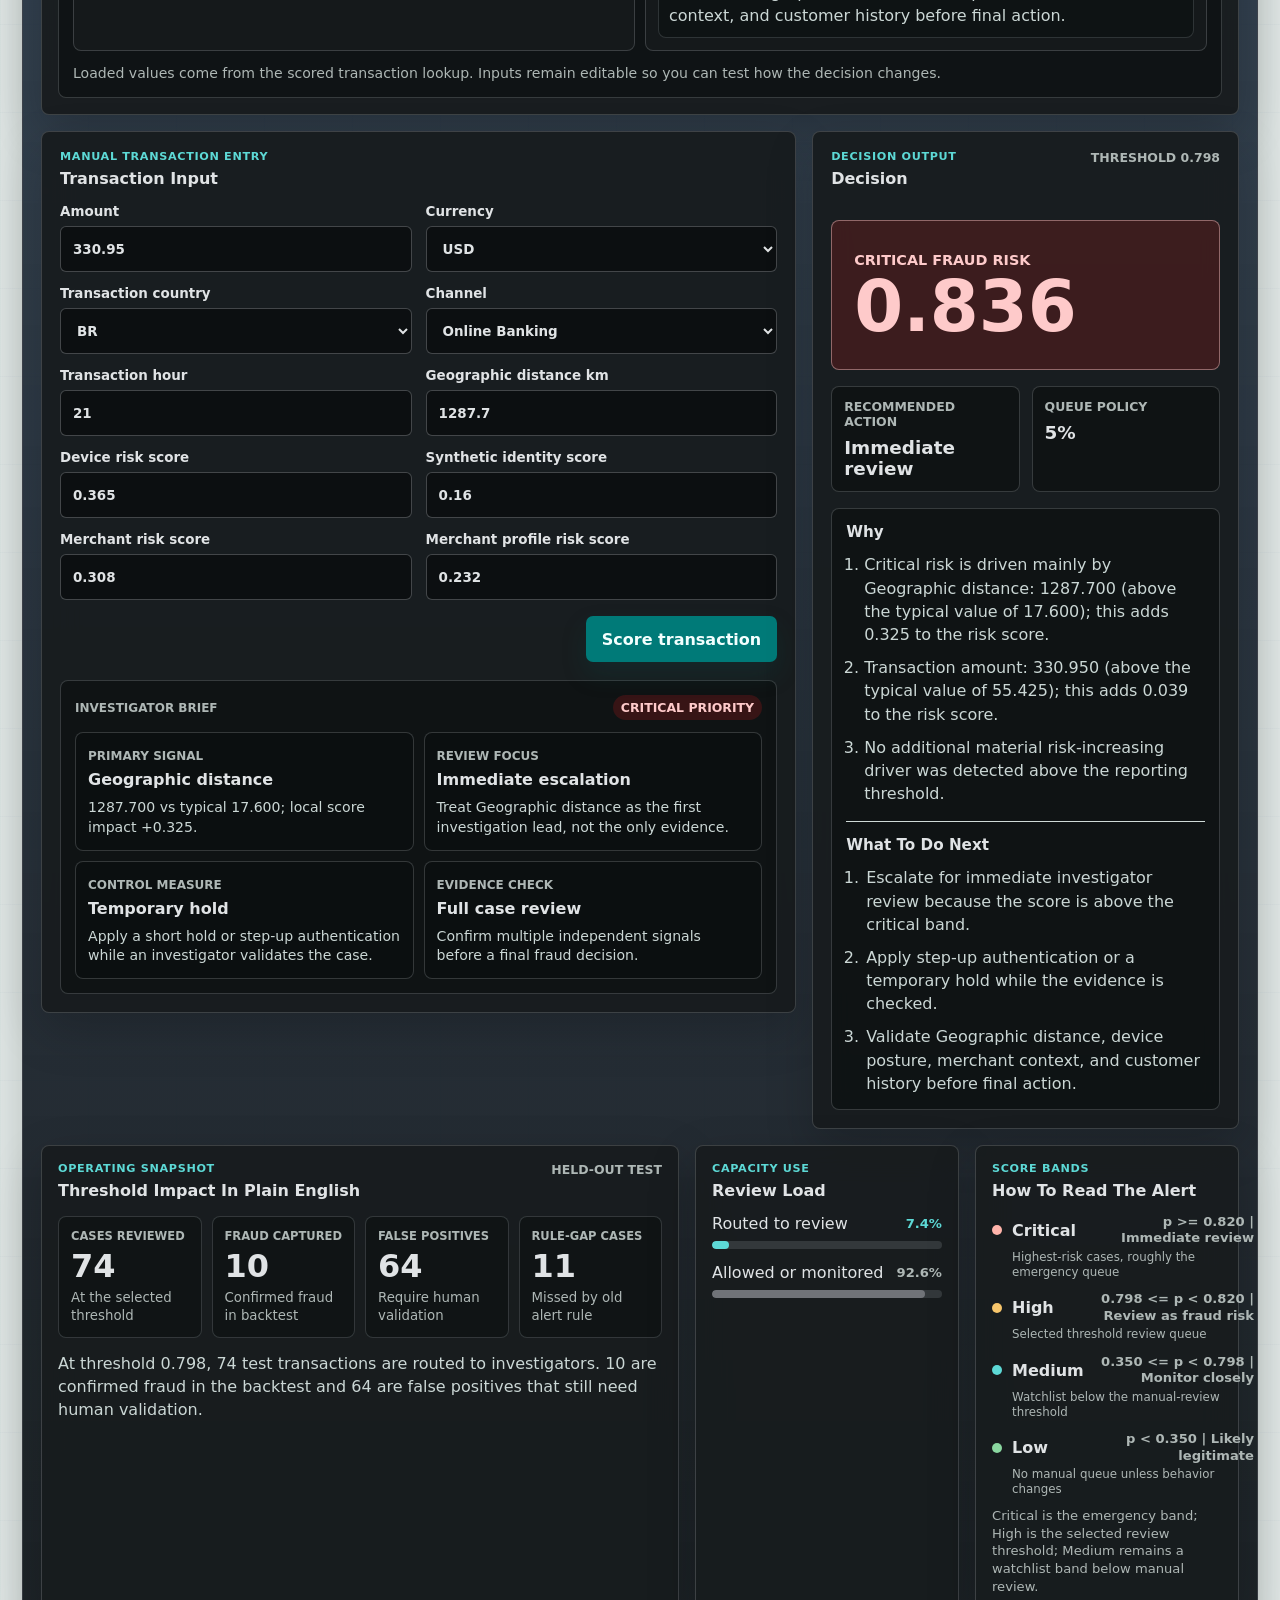
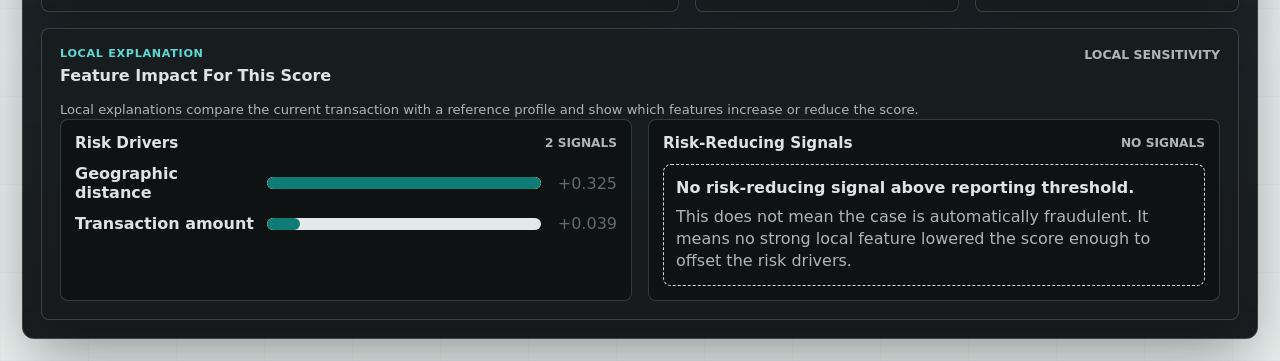
==== commit 2fe21d21: "Tighten finance reviewer app polish" ====
--- a/index.html
+++ b/index.html
@@ -77,18 +77,22 @@
               <article>
                 <span>Scored transaction records</span>
                 <strong>5,000</strong>
-              </article>
-              <article>
-                <span>Routed at policy threshold</span>
-                <strong>74</strong>
+                <small>Held-out synthetic test set</small>
+              </article>
+              <article>
+                <span>Operating threshold</span>
+                <strong>0.798</strong>
+                <small>Routes 74 cases to review</small>
               </article>
               <article>
                 <span>Queue hit rate</span>
                 <strong>13.5%</strong>
+                <small>Fraud share in reviewed cases</small>
               </article>
               <article>
                 <span>Target review capacity</span>
                 <strong>5%</strong>
+                <small>Capacity-constrained policy</small>
               </article>
             </div>
           </section>
@@ -119,7 +123,7 @@
               <datalist id="transactionIdOptions"></datalist>
             </div>
             <p id="lookupStatus" class="lookup-status">
-              T9030658 opened as a priority rule-gap fraud example from the synthetic review queue.
+              T9030658 opened as a priority rule-gap fraud example. Try T9042990 or choose a queue case to see how the decision changes.
             </p>
             <section id="caseDrilldownPanel" class="case-drilldown-panel" hidden></section>
           </section>
@@ -336,6 +340,7 @@
                 <div><span class="dot medium"></span><strong>Medium</strong><em>0.350 <= p < 0.798 | Monitor closely</em><small>Watchlist below manual-review threshold</small></div>
                 <div><span class="dot low"></span><strong>Low</strong><em>p < 0.350 | Likely legitimate</em><small>No manual queue unless behavior changes</small></div>
               </div>
+              <p class="score-band-note">Critical is the emergency band; High is the selected review threshold; Medium remains a watchlist band below manual review.</p>
             </article>
           </section>
 
@@ -347,20 +352,39 @@
               </div>
               <span class="muted-label">Local sensitivity</span>
             </div>
+            <p class="method-note">Local explanations compare the current transaction with a reference profile and show which features increase or reduce the score.</p>
             <div class="feature-impact-grid">
               <section class="feature-impact-group">
                 <div class="feature-group-header">
                   <h3>Risk Drivers</h3>
-                  <span id="riskDriverCount">0 signals</span>
-                </div>
-                <div id="riskFeatureBars" class="feature-bars"></div>
+                  <span id="riskDriverCount">3 signals</span>
+                </div>
+                <div id="riskFeatureBars" class="feature-bars">
+                  <div class="feature-row">
+                    <div class="feature-name">Geographic distance</div>
+                    <div class="bar-track"><div class="bar-fill" style="width: 100%"></div></div>
+                    <div class="delta-value">+0.325</div>
+                  </div>
+                  <div class="feature-row">
+                    <div class="feature-name">Transaction amount pattern</div>
+                    <div class="bar-track"><div class="bar-fill" style="width: 12%"></div></div>
+                    <div class="delta-value">+0.019</div>
+                  </div>
+                  <div class="feature-row">
+                    <div class="feature-name">Transaction amount</div>
+                    <div class="bar-track"><div class="bar-fill" style="width: 11%"></div></div>
+                    <div class="delta-value">+0.018</div>
+                  </div>
+                </div>
               </section>
               <section class="feature-impact-group">
                 <div class="feature-group-header">
                   <h3>Risk-Reducing Signals</h3>
-                  <span id="protectiveSignalCount">0 signals</span>
-                </div>
-                <div id="protectiveFeatureBars" class="feature-bars"></div>
+                  <span id="protectiveSignalCount">No signals</span>
+                </div>
+                <div id="protectiveFeatureBars" class="feature-bars">
+                  <div class="feature-empty">No material risk-reducing signal was detected for this critical case.</div>
+                </div>
               </section>
             </div>
           </section>
@@ -434,6 +458,7 @@
                   <strong id="queueFalsePositiveLoad">64</strong>
                 </div>
               </div>
+              <p class="queue-policy-note">Policy is reviewed after pilot feedback and at least quarterly, using capacity, hit rate, fraud capture, and false-positive load.</p>
             </section>
 
             <section class="panel queue-command-card">
@@ -441,7 +466,40 @@
                 <h2>Routing Bands</h2>
                 <span class="muted-label">Policy definitions</span>
               </div>
-              <div id="priorityLaneList" class="priority-lanes"></div>
+              <div id="priorityLaneList" class="priority-lanes">
+                <div class="priority-lane critical">
+                  <div>
+                    <strong>Critical</strong>
+                    <span>Immediate review</span>
+                    <small>Highest emergency band before any customer-impacting action.</small>
+                  </div>
+                  <div class="lane-count lane-policy-range"><b>p >= 0.820</b><span>score band</span></div>
+                </div>
+                <div class="priority-lane high">
+                  <div>
+                    <strong>High</strong>
+                    <span>Review as fraud risk</span>
+                    <small>Selected operating threshold for investigator review.</small>
+                  </div>
+                  <div class="lane-count lane-policy-range"><b>0.798 <= p < 0.820</b><span>score band</span></div>
+                </div>
+                <div class="priority-lane medium">
+                  <div>
+                    <strong>Medium</strong>
+                    <span>Monitor closely</span>
+                    <small>Watchlist below the manual-review threshold.</small>
+                  </div>
+                  <div class="lane-count lane-policy-range"><b>0.350 <= p < 0.798</b><span>score band</span></div>
+                </div>
+                <div class="priority-lane low">
+                  <div>
+                    <strong>Low</strong>
+                    <span>Likely legitimate</span>
+                    <small>No manual queue unless behavior changes.</small>
+                  </div>
+                  <div class="lane-count lane-policy-range"><b>p < 0.350</b><span>score band</span></div>
+                </div>
+              </div>
             </section>
 
             <section class="panel queue-command-card">
@@ -449,7 +507,12 @@
                 <h2>Review Controls</h2>
                 <span class="muted-label">Human review</span>
               </div>
-              <ul id="queueControlChecks" class="control-checks"></ul>
+              <ul id="queueControlChecks" class="control-checks">
+                <li>Threshold 0.798 routes 7.4% of test transactions to review.</li>
+                <li>11 visible top-risk cases were missed by the old alert rule and need validation.</li>
+                <li>+2 additional fraud cases are captured at this operating point.</li>
+                <li>64 backtest false positives require human validation before any customer-impacting action.</li>
+              </ul>
             </section>
           </section>
 
@@ -506,7 +569,32 @@
               </button>
             </section>
             <p id="queueFilterSummary" class="queue-filter-summary"></p>
-            <div id="caseList" class="case-list"></div>
+            <div id="caseList" class="case-list">
+              <article class="case-card critical">
+                <div class="case-header">
+                  <div class="case-title">
+                    <span class="case-rank">#4</span>
+                    <div>
+                      <span class="muted-label">Transaction</span>
+                      <strong>T9030658</strong>
+                      <small>2025-04-05 at 07:14:00</small>
+                    </div>
+                  </div>
+                  <div class="case-header-actions">
+                    <div class="case-score critical">0.836</div>
+                  </div>
+                </div>
+                <div class="case-meta">
+                  <span class="case-tag critical">Critical</span>
+                  <span class="case-tag true-fraud">Backtest: true fraud</span>
+                  <span class="case-tag old-alert-missed">Old alert missed</span>
+                </div>
+                <div class="case-plain-summary">
+                  <strong>Primary driver: geographic distance</strong>
+                  <p>Geographic distance was 1287.7 km versus a typical value of 17.6 km; transaction amount was also above the normal profile.</p>
+                </div>
+              </article>
+            </div>
           </section>
         </section>
 
@@ -623,7 +711,11 @@
               <h2>Analyst Takeaways</h2>
               <span class="muted-label">Decision rationale</span>
             </div>
-            <ul id="metricsTakeaways" class="metrics-takeaways"></ul>
+            <ul id="metricsTakeaways" class="metrics-takeaways">
+              <li>At the selected threshold, 74 test transactions are routed to review and 10 confirmed fraud cases are captured.</li>
+              <li>The policy improves fraud capture versus the old rule, while accepting more false positives for investigator validation.</li>
+              <li>The score is used for ranking and triage, not automatic blocking or production odds.</li>
+            </ul>
           </section>
 
           <section class="content-grid">
@@ -661,7 +753,7 @@
                 <h2>Segment Validation</h2>
                 <span class="muted-label">Country, channel, amount, tier</span>
               </div>
-              <p id="segmentValidationNote" class="metrics-note"></p>
+              <p id="segmentValidationNote" class="metrics-note">Segment checks use 5,000 scored synthetic transactions. In production, the same cuts would be monitored for false-positive concentration, fraud capture, and customer friction by country, channel, amount band, and risk tier.</p>
               <div class="table-wrap">
                 <table>
                   <thead>
@@ -673,7 +765,36 @@
                       <th>Avg score</th>
                     </tr>
                   </thead>
-                  <tbody id="segmentValidationRows"></tbody>
+                  <tbody id="segmentValidationRows">
+                    <tr>
+                      <td>Risk tier: Critical</td>
+                      <td>33</td>
+                      <td>33</td>
+                      <td>27.3%</td>
+                      <td>0.838</td>
+                    </tr>
+                    <tr>
+                      <td>Channel: Online Banking</td>
+                      <td>937</td>
+                      <td>65</td>
+                      <td>13.8%</td>
+                      <td>0.432</td>
+                    </tr>
+                    <tr>
+                      <td>Country: BR</td>
+                      <td>88</td>
+                      <td>55</td>
+                      <td>14.5%</td>
+                      <td>0.674</td>
+                    </tr>
+                    <tr>
+                      <td>Amount band: High</td>
+                      <td>488</td>
+                      <td>39</td>
+                      <td>23.1%</td>
+                      <td>0.517</td>
+                    </tr>
+                  </tbody>
                 </table>
               </div>
             </section>
@@ -732,7 +853,7 @@
                   <strong id="capacitySimCostDelta">$0</strong>
                 </div>
               </div>
-              <p id="capacitySimNarrative" class="metrics-note"></p>
+              <p id="capacitySimNarrative" class="metrics-note">At 5% review capacity, the queue reviews 74 test cases, captures 25.0% of fraud, and sets the selected operating threshold at 0.798.</p>
             </section>
             <div class="table-wrap">
               <table>
@@ -746,7 +867,16 @@
                     <th>Exact top-K hit</th>
                   </tr>
                 </thead>
-                <tbody id="capacityRows"></tbody>
+                <tbody id="capacityRows">
+                  <tr class="selected-policy-row">
+                    <td>5% capacity</td>
+                    <td>0.798</td>
+                    <td>74</td>
+                    <td>13.5%</td>
+                    <td>25.0%</td>
+                    <td>18.0%</td>
+                  </tr>
+                </tbody>
               </table>
             </div>
           </section>
--- a/styles.css
+++ b/styles.css
@@ -1637,6 +1637,25 @@
   line-height: 1;
 }
 
+.analyst-overview-grid small,
+.method-note,
+.score-band-note,
+.queue-policy-note {
+  color: var(--analyst-muted);
+  font-size: 0.82rem;
+  line-height: 1.35;
+}
+
+.method-note,
+.score-band-note,
+.queue-policy-note {
+  margin: 10px 0 0;
+}
+
+.method-note {
+  max-width: 920px;
+}
+
 .analyst-workbench-grid {
   display: grid;
   grid-template-columns: minmax(0, 1.38fr) minmax(340px, 0.78fr);
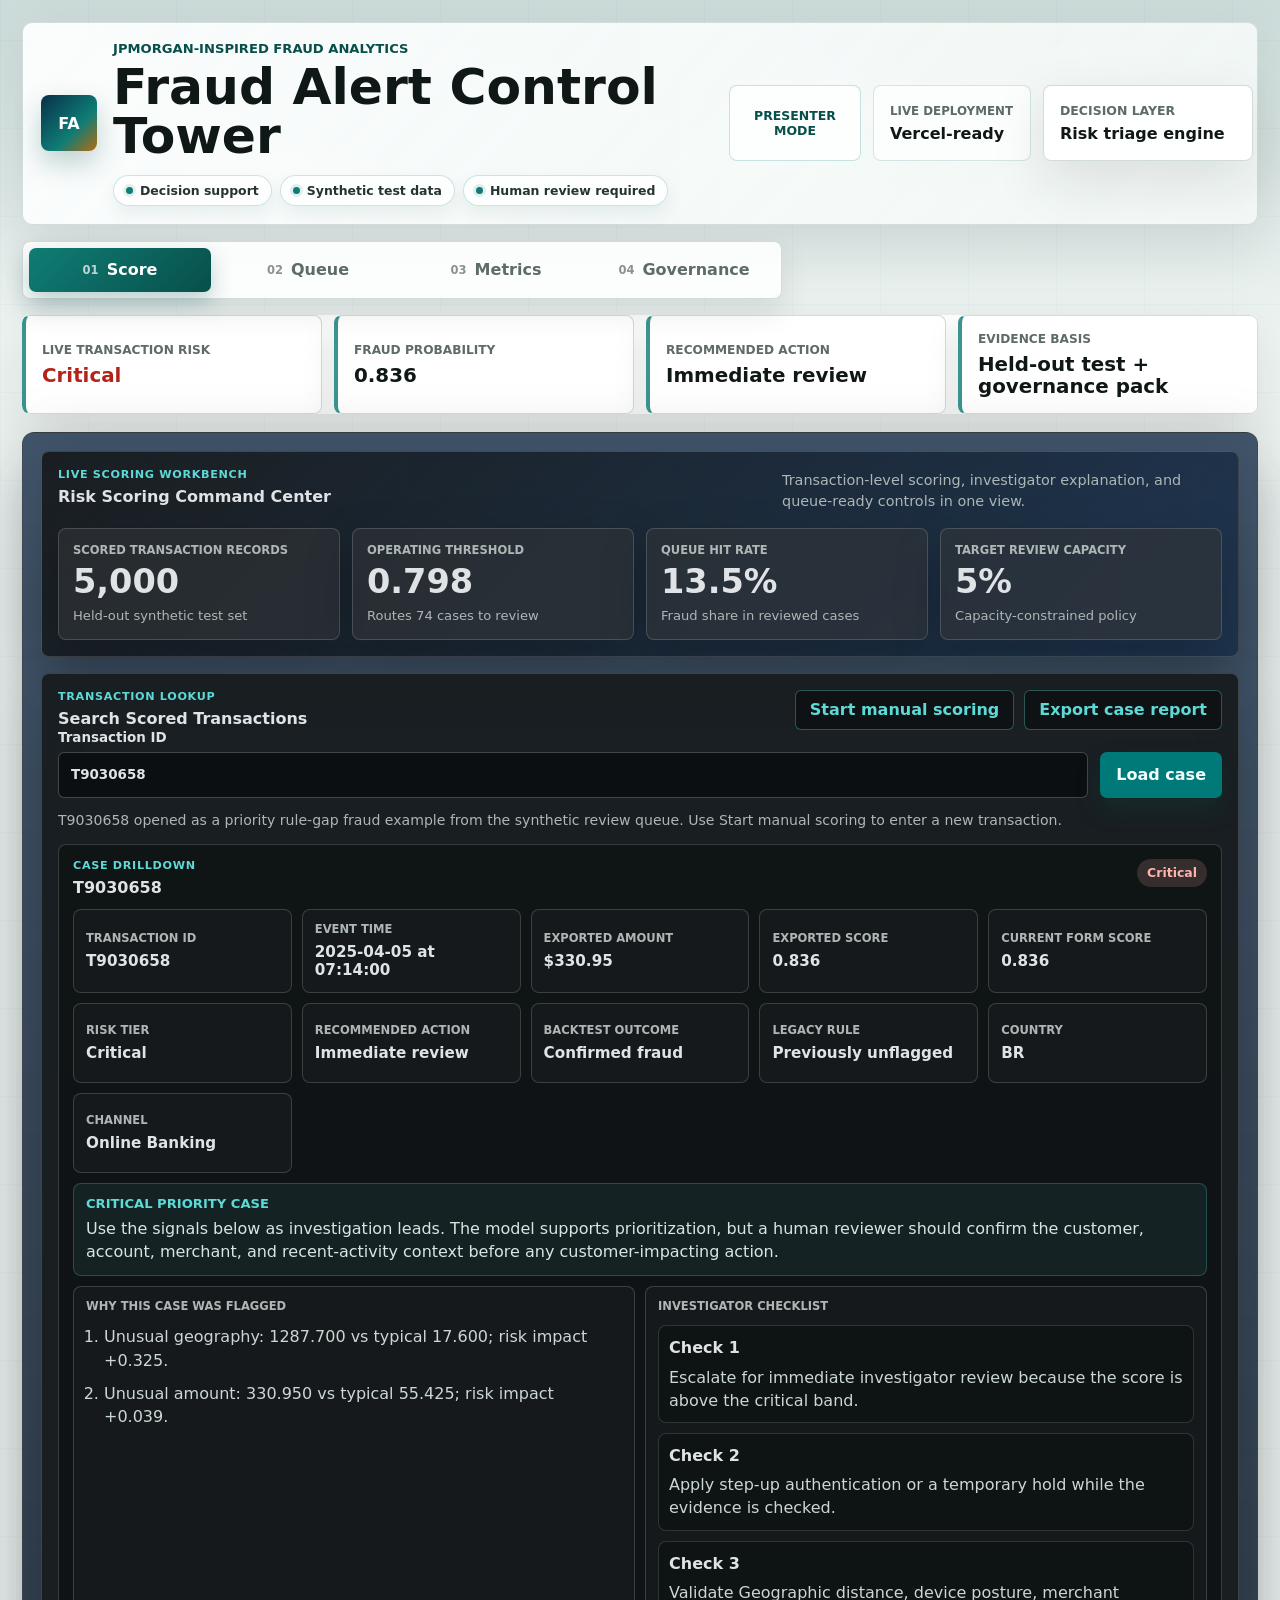
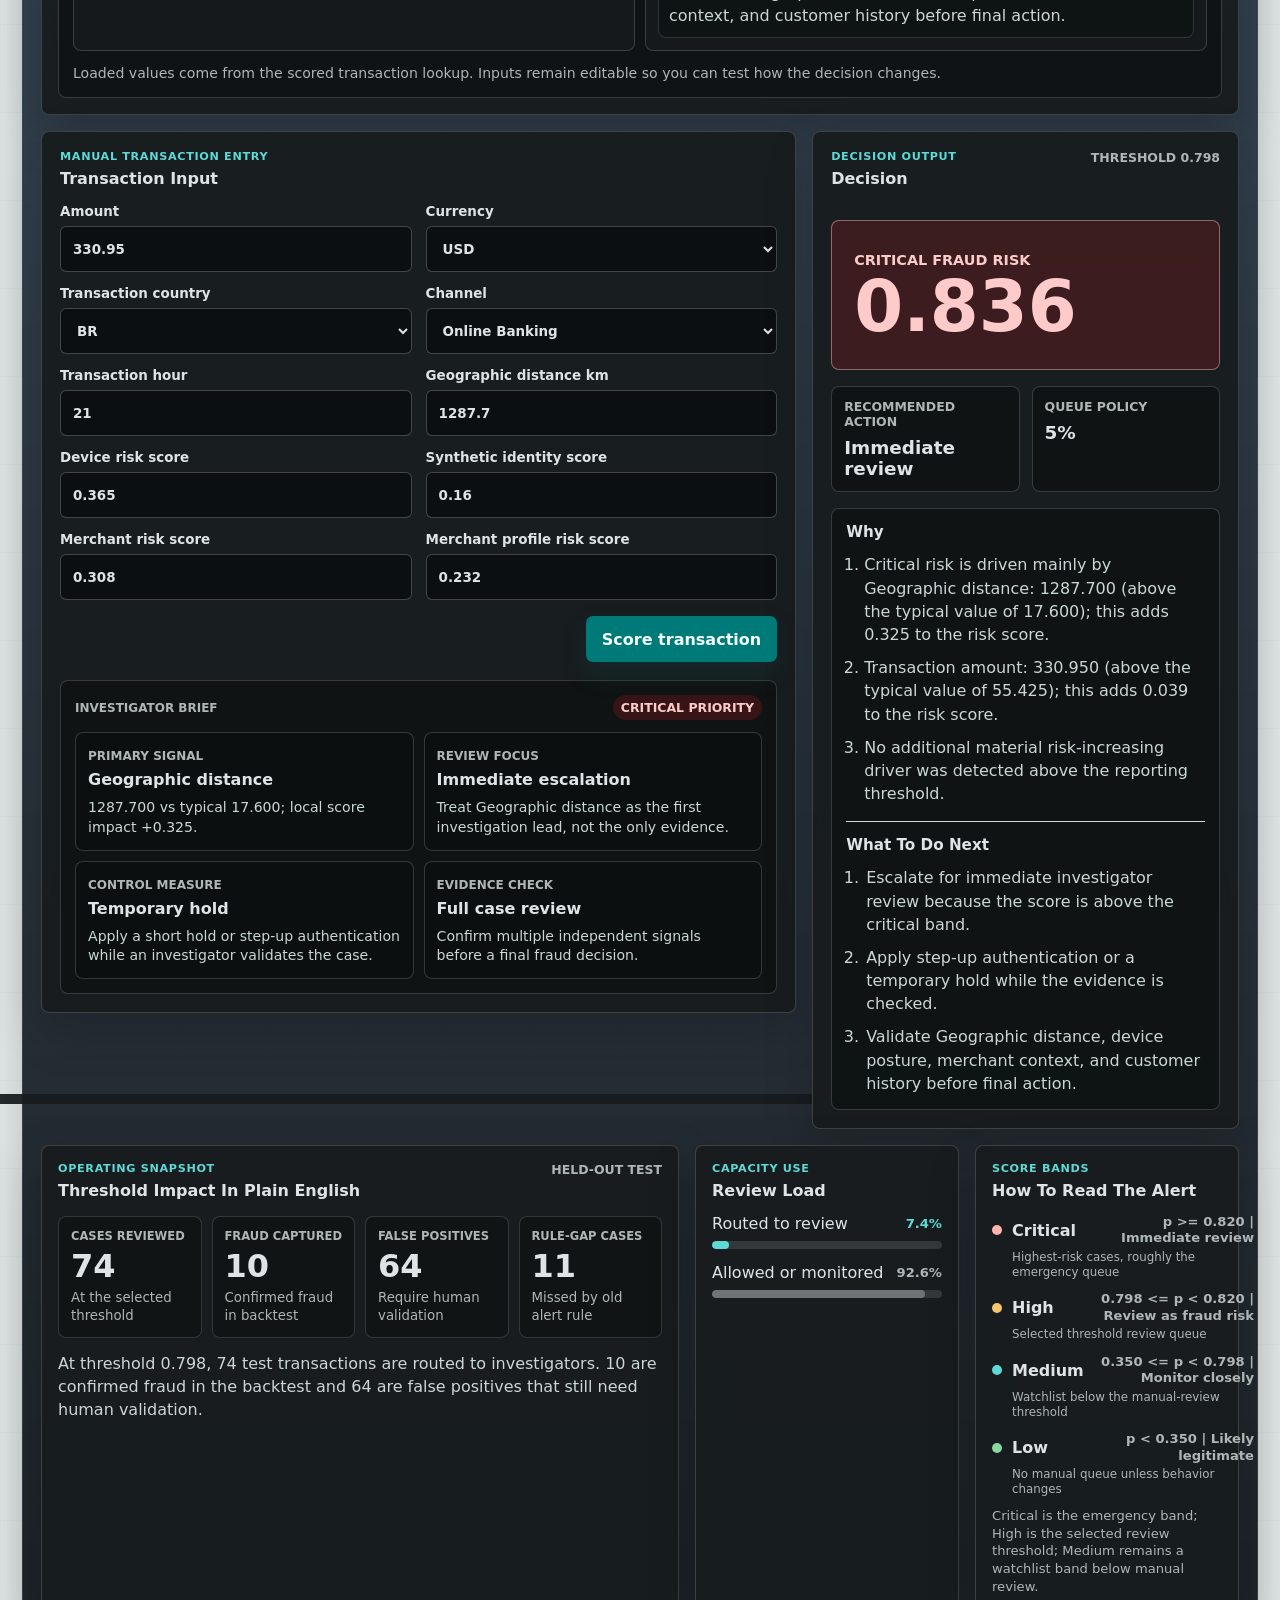
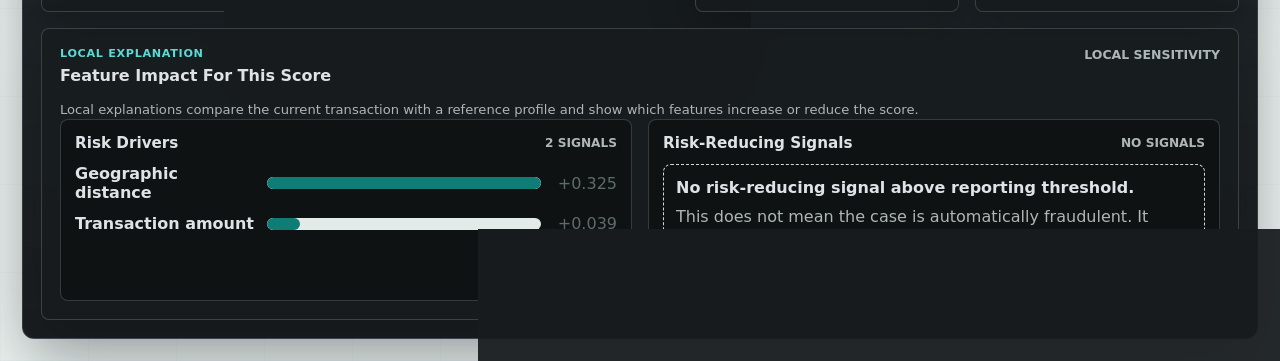
==== commit f3226297: "Refine queue routing bands" ====
--- a/index.html
+++ b/index.html
@@ -471,7 +471,7 @@
                   <div>
                     <strong>Critical</strong>
                     <span>Immediate review</span>
-                    <small>Highest emergency band before any customer-impacting action.</small>
+                    <small>Work first; validate before customer-impacting action.</small>
                   </div>
                   <div class="lane-count lane-policy-range"><b>p >= 0.820</b><span>score band</span></div>
                 </div>
@@ -479,7 +479,7 @@
                   <div>
                     <strong>High</strong>
                     <span>Review as fraud risk</span>
-                    <small>Selected operating threshold for investigator review.</small>
+                    <small>Manual review queue at the selected threshold.</small>
                   </div>
                   <div class="lane-count lane-policy-range"><b>0.798 <= p < 0.820</b><span>score band</span></div>
                 </div>
@@ -487,7 +487,7 @@
                   <div>
                     <strong>Medium</strong>
                     <span>Monitor closely</span>
-                    <small>Watchlist below the manual-review threshold.</small>
+                    <small>Watchlist; review only if activity repeats.</small>
                   </div>
                   <div class="lane-count lane-policy-range"><b>0.350 <= p < 0.798</b><span>score band</span></div>
                 </div>
@@ -495,7 +495,7 @@
                   <div>
                     <strong>Low</strong>
                     <span>Likely legitimate</span>
-                    <small>No manual queue unless behavior changes.</small>
+                    <small>Keep audit trail and rescore if behavior changes.</small>
                   </div>
                   <div class="lane-count lane-policy-range"><b>p < 0.350</b><span>score band</span></div>
                 </div>
--- a/styles.css
+++ b/styles.css
@@ -551,19 +551,29 @@
 
 .priority-lanes {
   display: grid;
-  gap: 10px;
+  gap: 0;
+  overflow: hidden;
+  border: 1px solid var(--line);
+  border-radius: 8px;
+  background: #fbfdfc;
 }
 
 .priority-lane {
+  position: relative;
   display: grid;
   grid-template-columns: minmax(0, 1fr) auto;
   align-items: center;
-  gap: 12px;
-  padding: 12px;
-  border: 1px solid var(--line);
+  gap: 14px;
+  padding: 11px 12px;
+  border: 0;
+  border-bottom: 1px solid var(--line);
   border-left: 4px solid var(--accent);
-  border-radius: 8px;
-  background: #fbfdfc;
+  border-radius: 0;
+  background: transparent;
+}
+
+.priority-lane:last-child {
+  border-bottom: 0;
 }
 
 .priority-lane.empty {
@@ -589,11 +599,25 @@
   display: block;
 }
 
+.priority-lane strong {
+  color: var(--ink);
+  font-size: 0.96rem;
+  line-height: 1.1;
+}
+
+.priority-lane span {
+  margin-top: 3px;
+  font-size: 0.68rem;
+  font-weight: 850;
+  letter-spacing: 0.02em;
+  text-transform: uppercase;
+}
+
 .priority-lane small {
-  margin-top: 5px;
-  color: #2d3836;
-  font-size: 0.78rem;
-  line-height: 1.32;
+  margin-top: 3px;
+  color: var(--muted);
+  font-size: 0.73rem;
+  line-height: 1.25;
 }
 
 .lane-count {
@@ -603,11 +627,34 @@
 }
 
 .priority-lane b {
-  min-width: 44px;
+  min-width: 0;
+  display: inline-flex;
+  align-items: center;
+  justify-content: center;
+  padding: 6px 9px;
+  border: 1px solid rgba(15, 132, 119, 0.25);
+  border-radius: 999px;
+  background: #eef8f0;
   color: var(--ink);
-  font-size: 1.65rem;
+  font-size: 0.78rem;
   line-height: 1;
   text-align: right;
+  white-space: nowrap;
+}
+
+.priority-lane.critical b {
+  border-color: rgba(185, 28, 28, 0.22);
+  background: #fff1f1;
+}
+
+.priority-lane.high b {
+  border-color: rgba(180, 83, 9, 0.24);
+  background: #fff7ed;
+}
+
+.priority-lane.medium b {
+  border-color: rgba(29, 78, 216, 0.22);
+  background: #eff6ff;
 }
 
 .lane-count span {
@@ -615,6 +662,10 @@
   font-size: 0.68rem;
   font-weight: 850;
   text-transform: uppercase;
+}
+
+.lane-policy-range span {
+  display: none;
 }
 
 .lane-note {
@@ -2600,6 +2651,16 @@
   background: rgba(24, 28, 30, 0.58);
 }
 
+.ops-view .priority-lanes {
+  border-color: var(--ops-line);
+  background: rgba(11, 15, 16, 0.46);
+}
+
+.ops-view .priority-lane {
+  background: transparent;
+  border-color: var(--ops-line);
+}
+
 .ops-view .case-rank,
 .ops-view .case-meta span,
 .ops-view .model-role {
@@ -2648,7 +2709,24 @@
 }
 
 .ops-view .priority-lane b {
+  border-color: rgba(93, 217, 214, 0.20);
+  background: rgba(93, 217, 214, 0.10);
   color: var(--ops-text);
+}
+
+.ops-view .priority-lane.critical b {
+  border-color: rgba(255, 180, 171, 0.24);
+  background: rgba(255, 180, 171, 0.10);
+}
+
+.ops-view .priority-lane.high b {
+  border-color: rgba(255, 205, 125, 0.24);
+  background: rgba(255, 205, 125, 0.10);
+}
+
+.ops-view .priority-lane.medium b {
+  border-color: rgba(169, 199, 255, 0.24);
+  background: rgba(169, 199, 255, 0.10);
 }
 
 .ops-view .priority-lane.empty b {
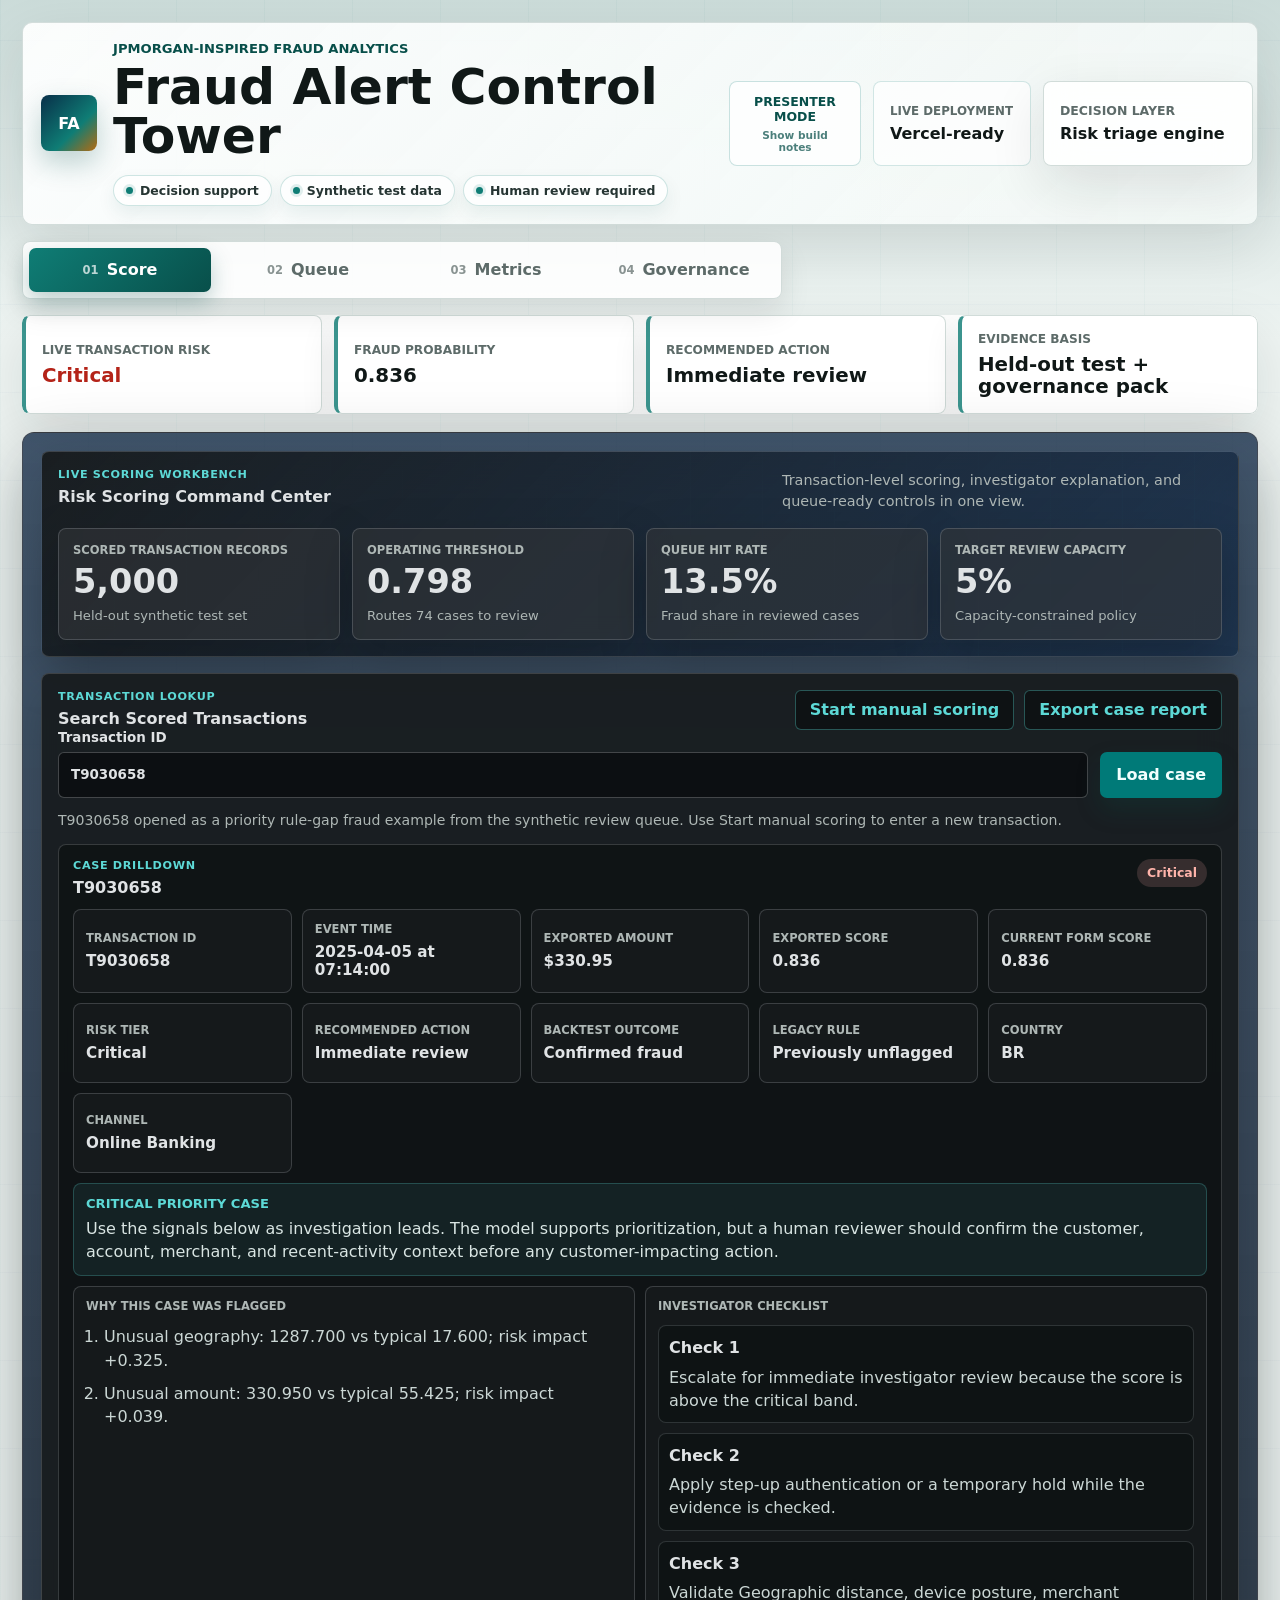
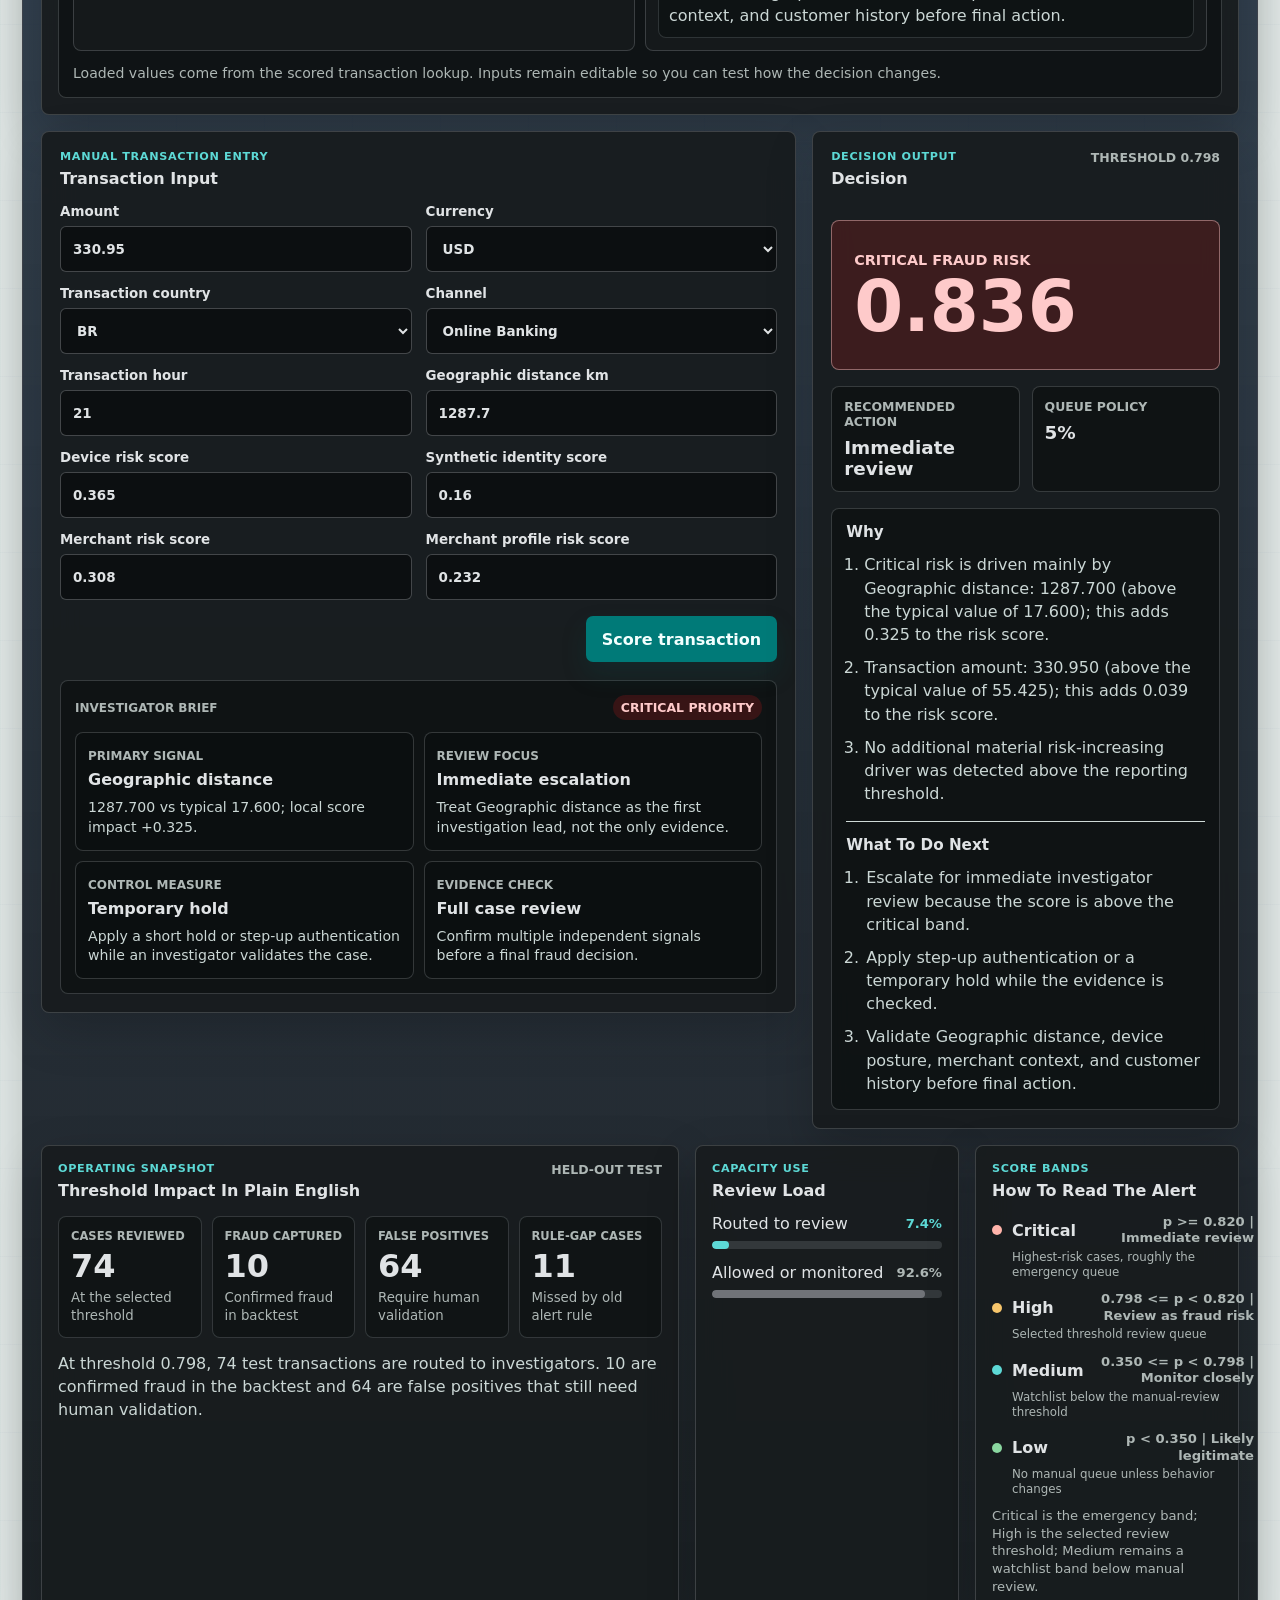
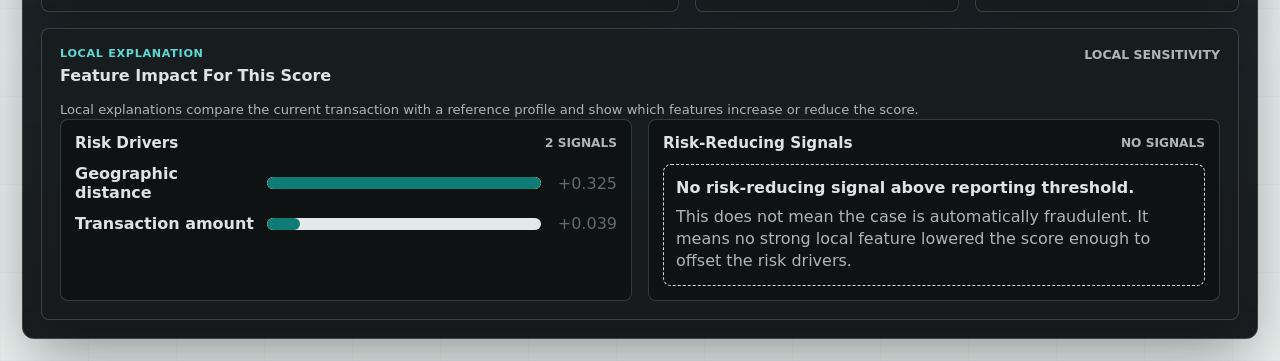
==== commit bca77155: "Enhance presenter mode guidance" ====
--- a/index.html
+++ b/index.html
@@ -25,7 +25,8 @@
           </div>
           <div class="topbar-stack">
             <button id="presenterModeToggle" class="presenter-toggle" type="button" aria-pressed="false">
-              Presenter Mode
+              <span class="presenter-label">Presenter Mode</span>
+              <small class="presenter-cue">Show build notes</small>
             </button>
             <div class="deployment-chip">
               <span>Live deployment</span>
@@ -39,10 +40,10 @@
         </header>
 
         <nav class="tabbar" aria-label="Control tower views">
-          <button class="tab-button active build-explain" type="button" data-tab="score" data-build-note="Uses exported model logic in model.json, frontend scoring in app.js, and selected fraud features to calculate the transaction risk score."><span>01</span> Score</button>
-          <button class="tab-button build-explain" type="button" data-tab="queue" data-build-note="Uses scored transaction records from dashboard-data.json and transaction-lookup.json to prioritize investigator workload."><span>02</span> Queue</button>
-          <button class="tab-button build-explain" type="button" data-tab="metrics" data-build-note="Shows held-out test results, false positives, fraud capture, threshold capacity, and alert economics."><span>03</span> Metrics</button>
-          <button class="tab-button build-explain" type="button" data-tab="governance" data-build-note="Summarizes the model card, threshold memo, human-review control, production limitations, and monitoring plan."><span>04</span> Governance</button>
+          <button class="tab-button active build-explain" type="button" data-tab="score" data-build-note="Uses exported model logic in model.json, frontend scoring in app.js, and selected fraud features to calculate the transaction risk score."><span>01</span><strong>Score</strong><small class="tab-caption">Show one case and why it was flagged.</small></button>
+          <button class="tab-button build-explain" type="button" data-tab="queue" data-build-note="Uses scored transaction records from dashboard-data.json and transaction-lookup.json to prioritize investigator workload."><span>02</span><strong>Queue</strong><small class="tab-caption">Explain routing and investigator capacity.</small></button>
+          <button class="tab-button build-explain" type="button" data-tab="metrics" data-build-note="Shows held-out test results, false positives, fraud capture, threshold capacity, and alert economics."><span>03</span><strong>Metrics</strong><small class="tab-caption">Defend backtest results and business impact.</small></button>
+          <button class="tab-button build-explain" type="button" data-tab="governance" data-build-note="Summarizes the model card, threshold memo, human-review control, production limitations, and monitoring plan."><span>04</span><strong>Governance</strong><small class="tab-caption">Close with controls and limitations.</small></button>
         </nav>
 
         <section class="panel live-strip" aria-live="polite">
--- a/styles.css
+++ b/styles.css
@@ -693,11 +693,11 @@
 
 .case-list {
   display: grid;
-  gap: 12px;
+  gap: 9px;
 }
 
 .case-card {
-  padding: 14px;
+  padding: 12px 14px;
   border: 1px solid var(--line);
   border-left: 4px solid var(--line);
   border-radius: 8px;
@@ -1218,6 +1218,13 @@
   grid-template-columns: 1.05fr 0.95fr;
   gap: 18px;
   margin-bottom: 18px;
+}
+
+.metrics-scorecard-panel {
+  border-top: 3px solid var(--accent);
+  background:
+    linear-gradient(180deg, rgba(15, 118, 110, 0.06), transparent 88px),
+    var(--panel);
 }
 
 .scorecard-grid {
@@ -2157,6 +2164,9 @@
 
 .presenter-toggle {
   min-height: 76px;
+  display: grid;
+  align-content: center;
+  gap: 5px;
   padding: 12px 14px;
   border: 1px solid rgba(15, 125, 117, 0.22);
   border-radius: 8px;
@@ -2166,6 +2176,14 @@
   font-weight: 900;
   text-transform: uppercase;
   cursor: pointer;
+}
+
+.presenter-toggle small {
+  color: inherit;
+  font-size: 0.66rem;
+  font-weight: 750;
+  opacity: 0.72;
+  text-transform: none;
 }
 
 .presenter-toggle[aria-pressed="true"] {
@@ -2224,6 +2242,16 @@
   justify-content: center;
   gap: 8px;
   border-radius: 7px;
+}
+
+.tab-button strong {
+  color: inherit;
+  font-size: inherit;
+  line-height: 1;
+}
+
+.tab-caption {
+  display: none;
 }
 
 .tab-button span {
@@ -2419,6 +2447,41 @@
   right: auto;
 }
 
+.presenter-mode .tabbar {
+  width: min(960px, 100%);
+}
+
+.presenter-mode .tab-button {
+  height: 66px;
+  display: grid;
+  grid-template-columns: auto minmax(0, 1fr);
+  grid-template-rows: auto auto;
+  justify-content: stretch;
+  justify-items: start;
+  gap: 2px 8px;
+  padding: 9px 12px;
+  text-align: left;
+}
+
+.presenter-mode .tab-button > span {
+  grid-row: 1 / 3;
+  align-self: start;
+  margin-top: 2px;
+}
+
+.presenter-mode .tab-button strong {
+  line-height: 1.1;
+}
+
+.presenter-mode .tab-caption {
+  display: block;
+  color: inherit;
+  font-size: 0.68rem;
+  font-weight: 750;
+  line-height: 1.18;
+  opacity: 0.74;
+}
+
 @media (max-width: 1050px) {
   .topbar,
   .topbar-stack {
@@ -2500,8 +2563,8 @@
   --ops-card-strong: rgba(38, 43, 44, 0.90);
   --ops-line: rgba(196, 198, 206, 0.22);
   --ops-text: #e0e3e5;
-  --ops-muted: #aeb7b5;
-  --ops-primary: #5dd9d6;
+  --ops-muted: #bec8c6;
+  --ops-primary: #54cbc8;
   --ops-danger: #ffb4ab;
   --ops-warn: #f7c56b;
   --ops-ok: #8ad7a0;
@@ -2661,6 +2724,13 @@
   border-color: var(--ops-line);
 }
 
+.ops-view .metrics-scorecard-panel {
+  border-top-color: var(--ops-primary);
+  background:
+    linear-gradient(180deg, rgba(84, 203, 200, 0.08), transparent 90px),
+    var(--ops-panel);
+}
+
 .ops-view .case-rank,
 .ops-view .case-meta span,
 .ops-view .model-role {
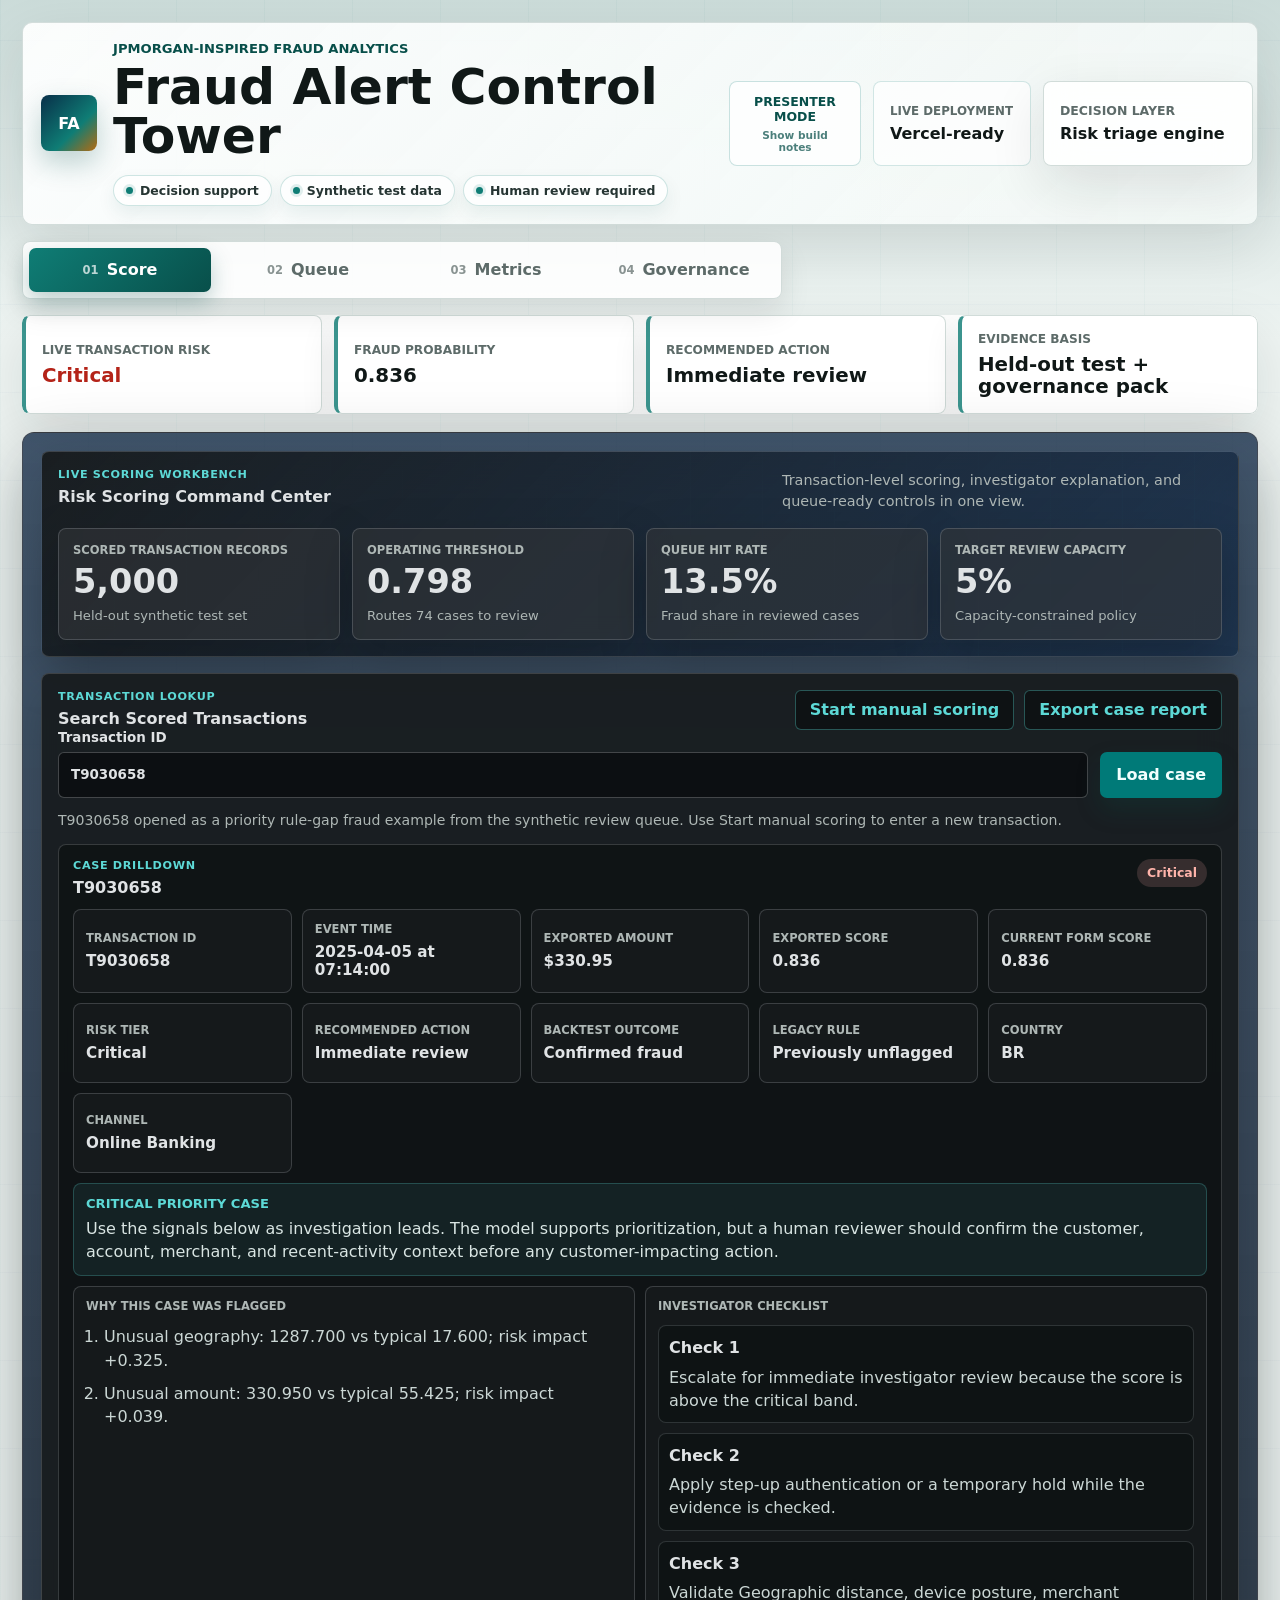
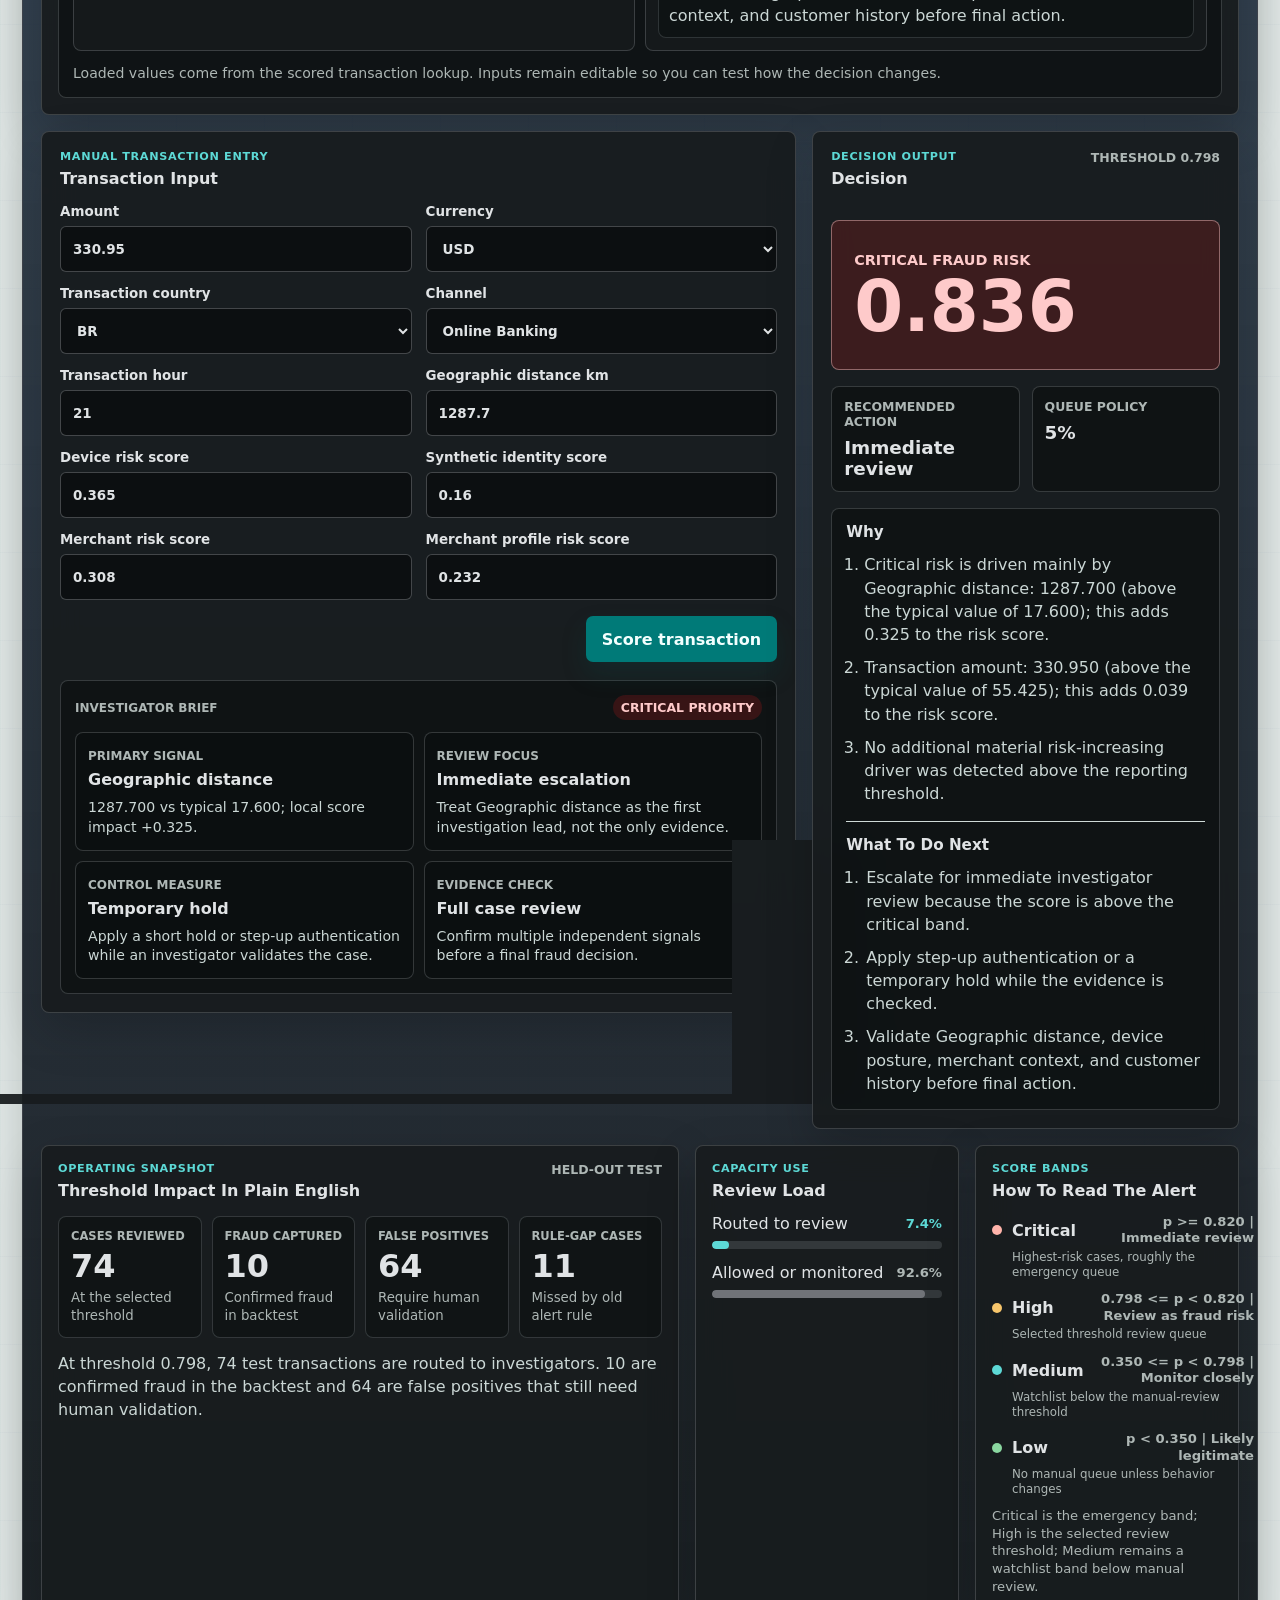
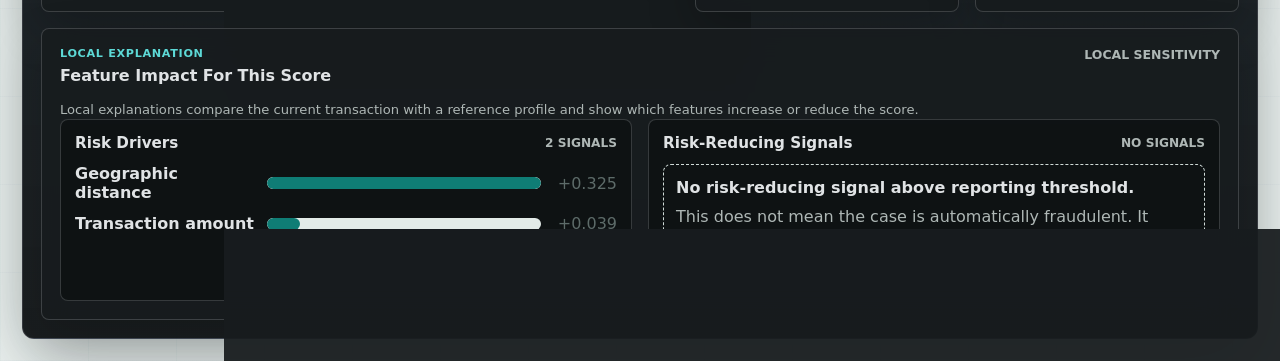
==== commit 59a39d62: "Clean final reviewer-ready project package" ====
--- a/index.html
+++ b/index.html
@@ -459,7 +459,7 @@
                   <strong id="queueFalsePositiveLoad">64</strong>
                 </div>
               </div>
-              <p class="queue-policy-note">Policy is reviewed after pilot feedback and at least quarterly, using capacity, hit rate, fraud capture, and false-positive load.</p>
+              <p class="queue-policy-note">Policy is reviewed after pilot review and at least quarterly, using capacity, hit rate, fraud capture, and false-positive load.</p>
             </section>
 
             <section class="panel queue-command-card">
@@ -744,7 +744,7 @@
                 <article>
                   <span>Drift response</span>
                   <strong>Monitor weekly</strong>
-                  <p>Track score mix, top drivers, segment outcomes, and investigator feedback after deployment.</p>
+                  <p>Track score mix, top drivers, segment outcomes, and investigator outcomes after deployment.</p>
                 </article>
               </div>
             </section>
@@ -801,6 +801,66 @@
             </section>
           </section>
 
+          <section class="content-grid validation-evidence-grid">
+            <section class="panel validation-evidence-panel build-explain" data-build-note="Uses scored transaction records to calculate calibration diagnostics and show why the prototype score is used as a ranking signal, not production odds.">
+              <div class="panel-header">
+                <h2>Calibration Evidence</h2>
+                <span class="muted-label">Measured score check</span>
+              </div>
+              <div class="trust-answer-grid">
+                <article>
+                  <span>Brier score</span>
+                  <strong id="calibrationBrierScore">0.219</strong>
+                  <p>Lower is better; production would require calibration on real validation data.</p>
+                </article>
+                <article>
+                  <span>Calibration gap</span>
+                  <strong id="calibrationEce">0.413</strong>
+                  <p>Expected calibration error across score bands.</p>
+                </article>
+                <article>
+                  <span>Largest gap band</span>
+                  <strong id="calibrationWorstBand">0.80-1.00</strong>
+                  <p>The highest score band is strongest for ranking but not production odds.</p>
+                </article>
+                <article>
+                  <span>Use decision</span>
+                  <strong>Ranking, not auto-action</strong>
+                  <p>Use scores to prioritize review until probability calibration is approved.</p>
+                </article>
+              </div>
+            </section>
+
+            <section class="panel validation-evidence-panel build-explain" data-build-note="Measures false-positive concentration by segment and summarizes SLA policy coverage for routed cases. True SLA breach rate needs investigation timestamps in a production system.">
+              <div class="panel-header">
+                <h2>Fairness And SLA Evidence</h2>
+                <span class="muted-label">Pilot controls</span>
+              </div>
+              <div class="trust-answer-grid">
+                <article>
+                  <span>Highest country FPR</span>
+                  <strong id="highestCountryFpr">BR 60.3%</strong>
+                  <p>False-positive concentration to monitor during pilot review.</p>
+                </article>
+                <article>
+                  <span>Highest channel FPR</span>
+                  <strong id="highestChannelFpr">P2P 7.5%</strong>
+                  <p>Channel friction proxy for investigator oversight.</p>
+                </article>
+                <article>
+                  <span>SLA policy coverage</span>
+                  <strong id="slaPolicyCoverage">100%</strong>
+                  <p>Every routed case receives a review urgency policy.</p>
+                </article>
+                <article>
+                  <span>Measured breach rate</span>
+                  <strong id="slaBreachStatus">Needs timestamps</strong>
+                  <p>Requires case created, assigned, and closed timestamps.</p>
+                </article>
+              </div>
+            </section>
+          </section>
+
           <section class="content-grid">
             <section class="panel">
               <div class="panel-header">
@@ -851,7 +911,7 @@
                 </div>
                 <div>
                   <span>Review cost change</span>
-                  <strong id="capacitySimCostDelta">$0</strong>
+                  <strong id="capacitySimCostDelta">GBP 0</strong>
                 </div>
               </div>
               <p id="capacitySimNarrative" class="metrics-note">At 5% review capacity, the queue reviews 74 test cases, captures 25.0% of fraud, and sets the selected operating threshold at 0.798.</p>
@@ -901,19 +961,19 @@
                 <strong id="incrementalReviewSpend">$416</strong>
               </div>
               <div>
-                <span>Illustrative net impact</span>
-                <strong id="illustrativeNetImpact">$584</strong>
-              </div>
-            </div>
-            <p class="economics-note" id="economicsNote">Illustrative sensitivity: $8 review cost per case and $500 avoided loss per captured fraud. Synthetic data only.</p>
+                <span>Break-even avoided loss</span>
+                <strong id="illustrativeNetImpact">GBP 208</strong>
+              </div>
+            </div>
+            <p class="economics-note" id="economicsNote">Break-even sensitivity: GBP 8 review cost per case. Each extra captured fraud must avoid GBP 208 to justify the wider queue. Synthetic data only.</p>
           </section>
         </section>
 
         <section id="governanceView" class="tab-view ops-view">
-          <section class="view-command-panel build-explain" aria-label="Governance command center overview" data-build-note="This governance view collects responsible-AI controls, model-card limits, threshold policy, approval gates, and monitoring ownership.">
+          <section class="view-command-panel build-explain" aria-label="Governance command center overview" data-build-note="This governance view collects responsible model governance controls, model-card limits, threshold policy, approval gates, and monitoring ownership.">
             <div class="view-command-title">
               <div>
-                <span class="analyst-kicker">Responsible AI controls</span>
+                <span class="analyst-kicker">Responsible model governance controls</span>
                 <h2>Governance Command Center</h2>
               </div>
               <p>Document how the model should be used, what it cannot decide alone, and what controls are required before production.</p>
@@ -957,7 +1017,7 @@
             <section class="panel governance-panel">
               <div class="panel-header">
                 <h2>Model Card Summary</h2>
-                <span class="muted-label">Responsible AI</span>
+                <span class="muted-label">Responsible model governance</span>
               </div>
               <dl class="governance-list">
                 <div>
@@ -1070,6 +1130,42 @@
                 <a href="./presentation/fraud-alert-control-tower-executive-story.pptx">Executive deck</a>
               </div>
             </section>
+          </section>
+
+          <section class="panel lower-panel enterprise-roadmap-panel build-explain" data-build-note="Shows how the prototype would mature into a controlled bank pilot and then a production-grade fraud platform.">
+            <div class="panel-header">
+              <h2>Enterprise Readiness Roadmap</h2>
+              <span class="muted-label">Prototype to bank-grade</span>
+            </div>
+            <div class="roadmap-grid">
+              <article class="roadmap-stage current">
+                <span>1. Prototype now</span>
+                <strong>Demonstrated in this project</strong>
+                <ul>
+                  <li>Scored synthetic transactions with risk tiers.</li>
+                  <li>Investigator queue, reason codes, and exportable case evidence.</li>
+                  <li>Threshold, false-positive, and governance controls documented.</li>
+                </ul>
+              </article>
+              <article class="roadmap-stage pilot">
+                <span>2. Controlled pilot</span>
+                <strong>Strengthen model trust</strong>
+                <ul>
+                  <li>Calibrate probabilities against observed fraud rates.</li>
+                  <li>Add real SHAP explanations and segment validation.</li>
+                  <li>Capture investigator outcomes and monitor drift weekly.</li>
+                </ul>
+              </article>
+              <article class="roadmap-stage production">
+                <span>3. Production requirements</span>
+                <strong>Needs bank infrastructure</strong>
+                <ul>
+                  <li>Real-time scoring using customer, device, and behavior history.</li>
+                  <li>Network/graph fraud signals and case lifecycle workflow.</li>
+                  <li>Role-based access, audit logs, security, and formal model-risk approval.</li>
+                </ul>
+              </article>
+            </div>
           </section>
 
           <details class="panel lower-panel governance-detail-panel">
@@ -1180,8 +1276,8 @@
                 <small>Owner: Model Risk</small>
               </article>
               <article>
-                <span>Continuous feedback</span>
-                <strong>Investigator outcome feedback</strong>
+                <span>Continuous outcome review</span>
+                <strong>Investigator outcome review</strong>
                 <p>Use analyst dispositions to measure misses, false positives, and retraining need.</p>
                 <small>Owner: Fraud Ops + Data Science</small>
               </article>
--- a/styles.css
+++ b/styles.css
@@ -942,6 +942,63 @@
   gap: 12px;
 }
 
+.roadmap-grid {
+  display: grid;
+  grid-template-columns: repeat(3, minmax(0, 1fr));
+  gap: 12px;
+}
+
+.roadmap-stage {
+  position: relative;
+  min-height: 230px;
+  padding: 16px;
+  border: 1px solid var(--line);
+  border-radius: 8px;
+  background: #fbfdfc;
+  overflow: hidden;
+}
+
+.roadmap-stage::before {
+  content: "";
+  position: absolute;
+  inset: 0 0 auto;
+  height: 4px;
+  background: var(--accent);
+}
+
+.roadmap-stage.pilot::before {
+  background: #d59f36;
+}
+
+.roadmap-stage.production::before {
+  background: #30465e;
+}
+
+.roadmap-stage span {
+  color: var(--accent-strong);
+  font-size: 0.74rem;
+  font-weight: 850;
+  letter-spacing: 0.04em;
+  text-transform: uppercase;
+}
+
+.roadmap-stage strong {
+  display: block;
+  margin-top: 8px;
+  color: var(--ink);
+  font-size: 1.08rem;
+  line-height: 1.2;
+}
+
+.roadmap-stage ul {
+  display: grid;
+  gap: 9px;
+  margin: 14px 0 0;
+  padding-left: 18px;
+  color: #2d3836;
+  line-height: 1.38;
+}
+
 .readiness-grid div,
 .risk-register-grid article,
 .control-grid article {
@@ -1507,6 +1564,7 @@
   .metrics-command-grid,
   .metrics-takeaways,
   .governance-command-grid,
+  .roadmap-grid,
   .approval-gates {
     grid-template-columns: 1fr;
   }
@@ -1546,6 +1604,7 @@
   .case-facts,
   .readiness-grid,
   .risk-register-grid,
+  .roadmap-grid,
   .kpi-grid,
   .economics-grid,
   .control-grid,
@@ -2656,6 +2715,7 @@
 .ops-view .approval-gates strong,
 .ops-view .readiness-grid strong,
 .ops-view .risk-register-grid strong,
+.ops-view .roadmap-stage strong,
 .ops-view .control-grid strong,
 .ops-view .governance-list dd,
 .ops-view .scorecard-grid strong,
@@ -2678,6 +2738,7 @@
 .ops-view th,
 .ops-view .readiness-grid span,
 .ops-view .risk-register-grid span,
+.ops-view .roadmap-stage span,
 .ops-view .control-grid span,
 .ops-view .metrics-takeaways li,
 .ops-view .control-checks,
@@ -2703,6 +2764,7 @@
 .ops-view .governance-list div,
 .ops-view .readiness-grid div,
 .ops-view .risk-register-grid article,
+.ops-view .roadmap-stage,
 .ops-view .control-grid article,
 .ops-view .approval-gates li,
 .ops-view .feature-impact-group {
@@ -2771,6 +2833,7 @@
 .ops-view .priority-lane small,
 .ops-view .readiness-grid p,
 .ops-view .risk-register-grid p,
+.ops-view .roadmap-stage li,
 .ops-view .control-grid p,
 .ops-view .approval-gates span,
 .ops-view .governance-list dd,
@@ -2812,6 +2875,27 @@
 .ops-view .evidence-links a:hover {
   border-color: rgba(93, 217, 214, 0.55);
   background: rgba(0, 80, 79, 0.20);
+}
+
+.ops-view .governance-detail-panel summary strong {
+  color: var(--ops-text);
+}
+
+.ops-view .governance-detail-panel summary small,
+.ops-view .governance-detail-panel summary em {
+  color: var(--ops-muted);
+}
+
+.ops-view .governance-detail-panel summary em {
+  color: #40504d;
+  border-color: rgba(224, 227, 229, 0.42);
+  background: #f4fbf9;
+}
+
+.ops-view .governance-detail-panel[open] summary em {
+  color: var(--ops-primary);
+  border-color: rgba(93, 217, 214, 0.42);
+  background: rgba(0, 80, 79, 0.18);
 }
 
 .ops-view .approval-gates li::before,
